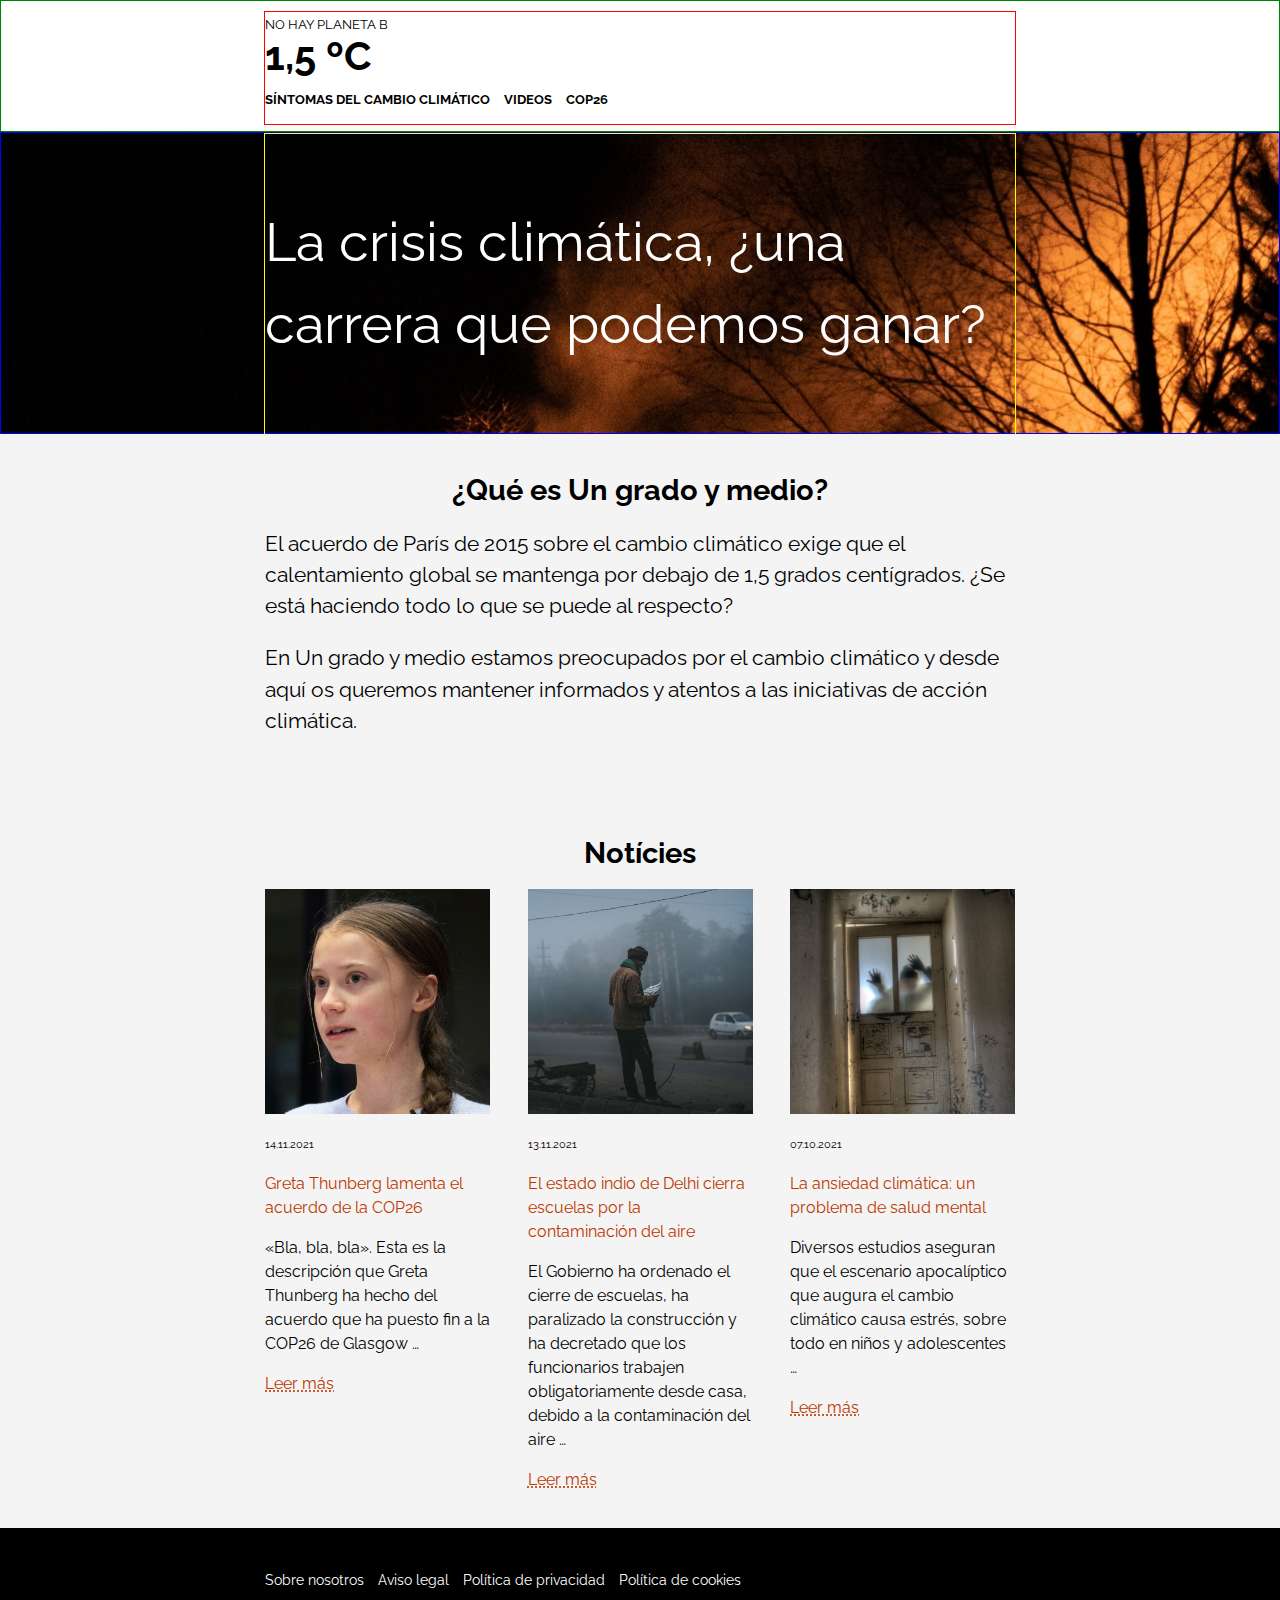
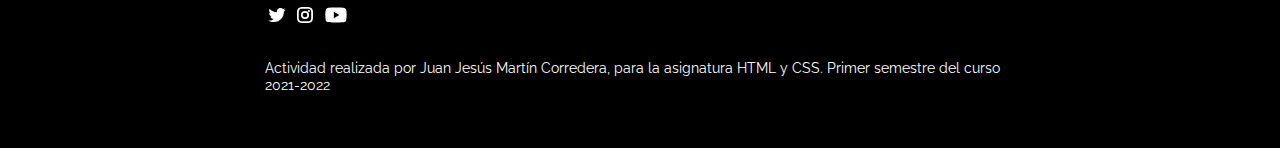
==== index.html @ 1e6c3bfa "INDEX" ====
<!DOCTYPE html>
<!-- This comment line needed for to work on mobile devices -->
<html lang="es">
<head>
    <meta charset="UTF-8">
    <meta name="viewport" content="width=device-width, initial-scale=1.0">
    <title>Un grado y medio</title>
    <link rel="stylesheet" href="css/estilos.css">
    <link rel="preconnect" href="https://fonts.googleapis.com">
    <link rel="preconnect" href="https://fonts.gstatic.com" crossorigin>
    <link href="https://fonts.googleapis.com/css2?family=Raleway:ital,wght@0,400;0,600;0,800;1,400&display=swap"
          rel="stylesheet">
</head>
<body>
<header>
    <div class="content">
        <div class="titulo upper">No hay planeta B</div>
        <div class="sitio"><a href="index.html">1,5 ºC</a></div>
        <nav class="upper">
            <ul>
                <li><a href="sintomas.html">Síntomas del cambio climático</a></li>
                <li><a href="videos.html">Videos</a></li>
                <li><a href="cop26.html">COP26</a></li>
            </ul>
        </nav>
    </div>
</header>
<section class="sectionI1">
    <div class="content">
        <div>La crisis climática, ¿una carrera que podemos ganar?</div>
    </div>
</section>
<main class="indice">
    <h1>¿Qué es Un grado y medio?</h1>
    <section class="sectionI2 content">
        <p> El acuerdo de París de 2015 sobre el cambio climático exige que el calentamiento global se mantenga por
            debajo de 1,5 grados centígrados. ¿Se está haciendo todo lo que se puede al respecto?</p>
        <p>En Un grado y medio estamos preocupados por el cambio climático y desde aquí os queremos mantener informados
            y atentos a las iniciativas de acción climática.</p>
    </section>
    <h1>Notícies</h1>
    <section class="sectionI3 content">
        <div class="noticias">
            <article>
                <figure>
                    <img class="sectionI3Img" src="images/n-greta-thunberg.jpg" alt="Retrato Greta Thunberg">
                    <figcaption>14.11.2021</figcaption>
                </figure>
                <p class="articulo-titulo">
                    <a class="colorContraste " href="#">Greta Thunberg lamenta el acuerdo de la COP26</a></p>
                <p class="artitulo-articulo">«Bla, bla, bla». Esta es la descripción que Greta Thunberg ha hecho del
                    acuerdo
                    que ha puesto fin a la
                    COP26 de Glasgow …</p>
                <p class="artitulo-enlace"><a class="colorContraste" href="">Leer más</a></p>
            </article>
            <article>
                <figure>
                    <img class="sectionI3Img" src="images/n-delhi.jpg" alt="Contaminación en Nueva Delhi">
                    <figcaption>13.11.2021</figcaption>
                </figure>
                <p class="articulo-titulo">
                    <a class="colorContraste " href="#">El estado indio de Delhi cierra escuelas por la contaminación
                        del aire</a></p>
                <p class="artitulo-articulo">El Gobierno ha ordenado el cierre de escuelas, ha paralizado la
                    construcción y ha decretado que los funcionarios trabajen obligatoriamente desde casa, debido a la
                    contaminación del aire …</p>
                <p class="artitulo-enlace"><a class="colorContraste" href="">Leer más</a></p>
            </article>
            <article>
                <figure>
                    <img class="sectionI3Img" src="images/n-estres.jpg"
                         alt="Imagen de persona estresada tras una puerta de cristal">
                    <figcaption>07.10.2021</figcaption>
                </figure>
                <p class="articulo-titulo">
                    <a class="colorContraste " href="#">La ansiedad climática: un problema de salud mental</a></p>
                <p class="artitulo-articulo">Diversos estudios aseguran que el escenario apocalíptico que augura el
                    cambio
                    climático causa estrés, sobre todo en niños y adolescentes …
                </p>
                <p class="artitulo-enlace"><a class="colorContraste" href="">Leer más</a></p>
            </article>
        </div>
    </section>
</main>
<!--<section class="sectionI4">-->
<!--    <h1>Suscríbete a nuestro boletín de noticias</h1>-->
<!--    <div class="content">-->
<!--        <form method="post" name="boletin" id="boletin">-->
<!--            <label for="nombre">-->
<!--                <input class="pad-20-0-10-10" type="text" value="" placeholder="Nombre" id="nombre"-->
<!--                       name="nombre"></label>-->
<!--            <label for="correo"><input class="pad-20-0-10-10" type="text" value="" placeholder="Correo electrónico"-->
<!--                                       id="correo"-->
<!--                                       name="correo"></label>-->
<!--            <p class="lpd">INFORMACIÓN SOBRE PROTECCIÓN DE DATOS DE <span class="bold">Un grado y medio</span>.-->
<!--                <span class="bold">Finalidades:</span> recogida de datos-->
<!--                para el-->
<!--                envío-->
<!--                de información. <span class="bold">Legitimación:</span> Consentimiento del interesado. <span-->
<!--                        class="bold">Destinatarios:</span> No están previstas-->
<!--                cesiones-->
<!--                de datos a terceros, excepto obligación legal. <span class="bold">Derechos:</span> Puede retirar su-->
<!--                consentimiento en-->
<!--                cualquier-->
<!--                momento, así como acceder, rectificar, suprimir sus datos y otros derechos dirigiéndose a-->
<!--                <a href="mailto:info@ungradoymedio.info">info@ungradoymedio.info</a>. <span class="bold">Información Adicional:</span>-->
<!--                Puede ampliar la información en el enlace de-->
<!--                <a href="#">Aviso-->
<!--                    legal</a>-->
<!--                y <a href="#">Política de privacidad</a>.</p>-->
<!--            <label for="privacidad"><input type="checkbox" id="privacidad" name="privacidad"> He leído y acepto-->
<!--                la política de privacidad</label>-->
<!--            <button class="upper">Súscribeme</button>-->
<!--        </form>-->
<!--    </div>-->
<!--</section>-->
<footer>
    <div class="content">
        <div>
            <ul>
                <li><a href="#">Sobre nosotros</a></li>
                <li><a href="#">Aviso legal</a></li>
                <li><a href="#">Política de privacidad</a></li>
                <li><a href="#">Política de cookies</a></li>
            </ul>
        </div>
        <div class="redes">
            <p><a href="#" title="Ir a Twitter"><img src="images/twitter.svg" alt="Enlace a Twitter"></a>
                <a href="#" title="Ir a Instagram"><img src="images/instagram.svg" alt="Enlace a Instagram"></a>
                <a href="#" title="Ir a Youtube"><img src="images/youtube.svg" alt="Enlace a Youtube"></a></p>
        </div>
        <div>
            <p> Actividad realizada por Juan Jesús Martín Corredera, para la asignatura HTML y CSS. Primer semestre
                del curso 2021-2022</p>
        </div>

    </div>
</footer>
</body>
</html>
---- css/estilos.css ----
html, body {
    padding: 0;
    margin: 0 auto;
    font-family: 'Raleway', sans-serif;
}

body {
    display: flex;
    flex-direction: column;
}

/***************************************************** CABECERA********************************************************/
header {
    height: 130px;
    border: 1px solid green;
}

header > div.content {
    margin-top: 10px;
    display: flex;
    justify-content: left;
    flex-direction: column;
    border: 1px solid red;
}

header > div.content > div.sitio {
    font-size: 2.5em;
    font-weight: bold;
    margin-bottom: 10px;
}

header > div.content > div.sitio a {
    text-decoration: none;
    color: rgb(0, 0, 0);
}

header > div.content > div.titulo {
    font-size: .8em;
    margin-top: 5px;
}

/***************************************************** NAVEGACION  ******************************************************/
header > div.content > nav > ul {
    margin-top: 0;
    margin-left: 0;
    list-style: none;
}

header > div.content > nav a:link,
header > div.content > nav a:visited {
    color: rgb(0, 0, 0);
    text-decoration: none;
}

header > div.content > nav a:hover {
    color: rgba(0, 0, 0, 0.5);
}

header > div.content > nav a.activo {
    color: rgb(189, 55, 0)
}

header > div.content > nav > ul {
    padding-left: 0;
}

header > div.content > nav > ul > li {
    display: inline-block;
    margin-right: 10px;
    font-weight: bold;
    font-size: .8em;
}

/***************************************************** PRINCIPAL ******************************************************/
main {
    flex: auto;
    background-color: rgb(244, 244, 244);
}

/***************************************************** FOOTER *********************************************************/
footer {
    height: 200px;
}
/***************************************************** COMUN **********************************************************/
.content {
    margin: 0 auto;
    max-width: 750px;
}
.upper {
    text-transform: uppercase;
}
.pad-20-0-10-0 {
    padding: 10px 0 10px 0;
}
.pad-20-0-10-10 {
    padding: 10px 0 10px 10px;
}
.colorContraste {
    color: rgb(189, 55, 0);
}

.bold {
    font-weight: bold;
}

/***************************************************** INDEX ***********************************************************/
h1 {
    text-align: center;
    font-size: 1.8rem;
}

main.indice {
    padding-top: 20px;
}

section.sectionI1 {
    height: 300px;
    background-image: url("../images/bg-hero-home.jpg");
    background-repeat: no-repeat;
    background-size: 100%;
    background-position: top right;
    color: white;
    border: 1px solid blue;
}

section.sectionI1 > div.content {
    height: 300px;
    display:flex;
    justify-content: center;
    align-items: center;
    font-size: 3.4em;
    line-height: 1.5em;
    border: 1px solid yellow;
}

section.sectionI2 {
    font-size: 1.3em;
    line-height: 1.5em;
    margin-bottom: 100px;
}

section.sectionI3 {
    line-height: 1.5em;
    margin-bottom: 20px;
}

section.sectionI3 > div.noticias > article > p.artitulo-enlace > a {
    text-decoration-style: dotted;
    text-underline-offset: 1px;
}

section.sectionI3 > div.noticias > article > p.artitulo-enlace > a:hover {
    color: rgb(0, 0, 0);
}

section.sectionI3 > div.noticias > article > p.articulo-titulo > a {
    text-decoration: none;
}

section.sectionI3 > div.noticias > article > p.articulo-titulo > a:hover {
    color: rgb(0, 0, 0);
}

section.sectionI3 > div.noticias {
    display: flex;
    flex-direction: row;
}

section.sectionI3 > div.noticias > article {
    width: 30%;
}

section.sectionI3 > div.noticias > article > figure > img.sectionI3Img {
    max-width: 100%;
    height: auto;
}
section.sectionI3 > div.noticias {
    display: flex;
    justify-content: space-between;
}
section.sectionI3 > div.noticias > article > figure {
    margin: 0;
    font-size: .7em;
}
section.sectionI3 > div.noticias > article > figure > figcaption {
    margin-top: 10px;
}
section.sectionI3 > div.noticias > article > div.artitulo-titulo {
    font-size: .9em;
    font-weight: bolder;
}
section.sectionI3 > div.noticias > article > div.artitulo-articulo {
    font-size: .8em;
    line-height: 1.5em;
}
section.sectionI3 > div.noticias > article > div.artitulo-enlace {
    font-size: .7em;
}

section.sectionI4 {
    background-color: rgb(242, 232, 228);
}
section.sectionI4 > div.content {
    display: flex;
    flex-direction: column;
    width: 80%;
}

section.sectionI4 > div.content > form {
    display: flex;
    flex-direction: column;
}

section.sectionI4 > div.content > form a {
    color: rgb(189, 55, 0);
    text-decoration: none;
}

section.sectionI4 > div.content > form a:hover {
    color: rgb(0, 0, 0);
}

section.sectionI4 > div.content > form {
    font-size: .5em;
    line-height: 1.3em;
}

section.sectionI4 > div.content > form input[type=checkbox] {
    margin-left: 0;
    color: green;
    transform: scale(.8);
}

section.sectionI4 > div.content > form input[type=text] {
    margin-bottom: 10px;
    width: 400px;
}
section.sectionI4 > div.content > form label {
    display: flex;
    align-items: center
}

section.sectionI4 > div.content > form button {
    color: rgb(255, 255, 255);
    background-color: rgb(189, 55, 0);
    width: 150px;
    padding: 10px;
    border: 0;
    margin: 10px 0 40px 0;
}

section.sectionI4 > div.content > form button:hover {
    color: rgb(255, 255, 255);
    background-color: rgb(0, 0, 0);
}

/***************************************************** FOOTER *********************************************************/
footer {
    height: 220px;
    background-color: rgb(0, 0, 0);
    color: rgb(255, 255, 255);
    display: flex;
}

footer > div.content {
    display: flex;
    flex-direction: column;
    justify-content: center;

}

footer > div.content > div.redes > p > a,
footer > div.content > div.redes > p > a:link,
footer > div.content > div.redes > p > a:visited {
    color: rgb(255, 255, 255);
    text-decoration: none;
}

footer > div.content > div.redes > p > a:hover {
    opacity: 0.7;
}

footer > div.content > div > ul {
    margin: 0;
    padding-left: 0;
    list-style: none;
    color: rgb(255, 255, 255);

}

footer > div.content > div > ul > li > a:link,
footer > div.content > div > ul > li > a:visited,
footer > div.content > div > ul > li > a {
    color: rgb(255, 255, 255);
    text-decoration: none;
}

footer > div.content > div > ul > li > a:hover {
    color: rgb(198, 55, 0);
}

footer > div.content > div > ul > li,
footer > div.content > div > p {
    display: inline-block;
    margin-right: 10px;
    font-size: .9em;
}

/***************************************************** COMUN RESPONSIVE*************************************************/
@media (max-width: 375px) {
/*@media (max-width: 500px) {*/

    header {
        height: 185px;
    }

    header > div.content {
        margin-top: 10px;
        display: flex;
        flex-direction: column;
        justify-content: center;
        text-align: center;
    }

    header > div.content > nav > ul > li {
        display: block;
        font-weight: bold;
        font-size: 1em;
        line-height: 1.5em;
    }

    footer {
        padding: 50px;
    }

    footer > div.content > div > ul > li,
    footer div.content > div > p {
        display: block;
        text-align: center;
        font-size: .9em;
    }

    section.sectionI1 {
        background-size: 120%;
    }

    section.sectionI1 > div.content {
        display: flex;
        height: 300px;
        justify-content: left;
        font-size: 2em;
        line-height: 1em;
    }

    section.sectionI1 > div.content > div {
        width: 80%;
        margin-left: 15px;
    }
    h1 {
        font-size: 3vh;
    }
    main {
        padding: 0 10px 0 10px;
    }
/***************************************************** INDEX RESPONSIVE ***********************************************/
    section.sectionI3 > div.noticias {
        flex-direction: column;
    }
    section.sectionI3 > div.noticias > article {
        width: 100%;
        font-size: 1.5em;
    }
    section.sectionI3 > div.noticias > article > figure > figcaption {
        margin-top: 10px;
    }
    section.sectionI3 > div.noticias > article > div.artitulo-titulo {
        font-weight: bolder;
    }
    section.sectionI3 > div.noticias > article > div.artitulo-articulo {
        line-height: 1.5em;
    }
    section.sectionI3 > div.noticias > article > div.artitulo-enlace {
        font-size: .7em;
    }
    /*section.sectionI3 > div.noticias > article > div.sectionI4 > .content {*/
    /*    display: flex;*/
    /*    flex-direction: column;*/
    /*    width: 80%;*/
    /*}*/
/***************************************************** SINTOMA RESPONSIVE *********************************************/

/***************************************************** VIDEO RESPONSIVE ***********************************************/

/***************************************************** COP25 RESPONSIVE ***********************************************/
}
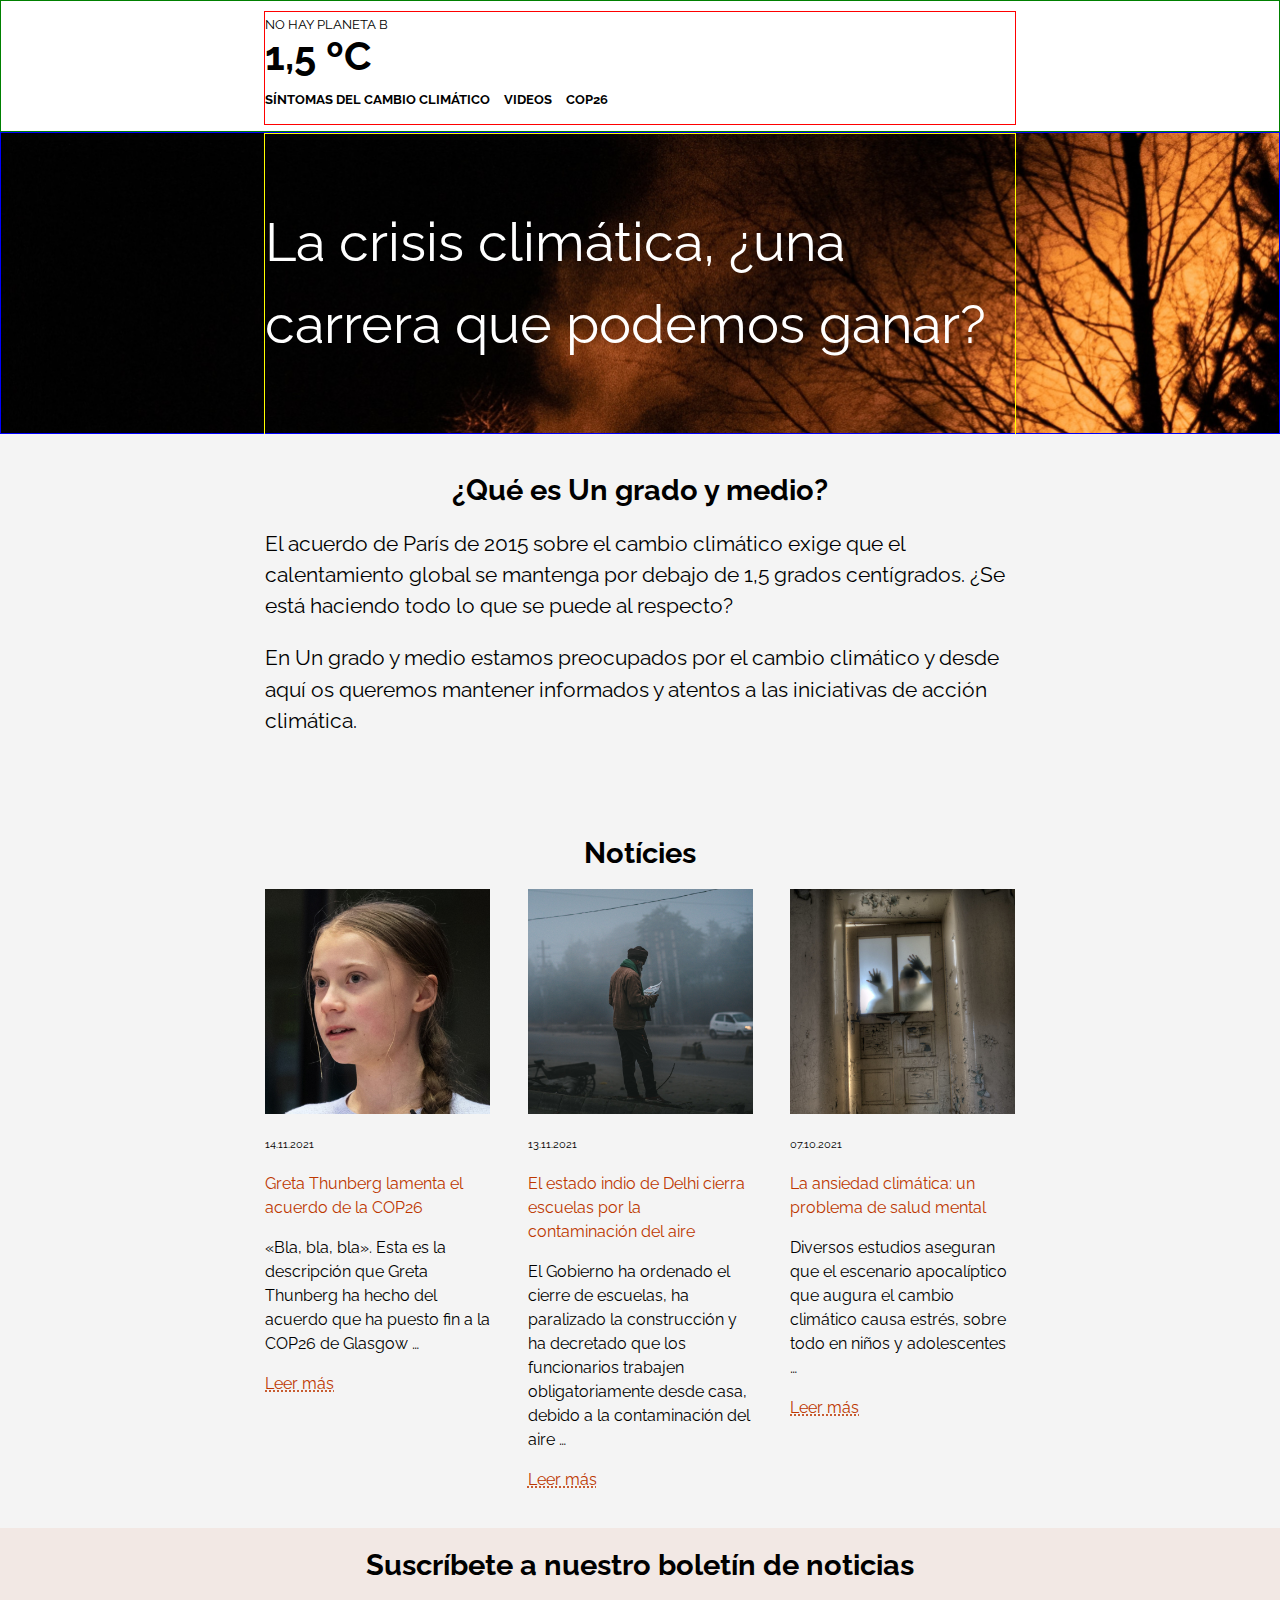
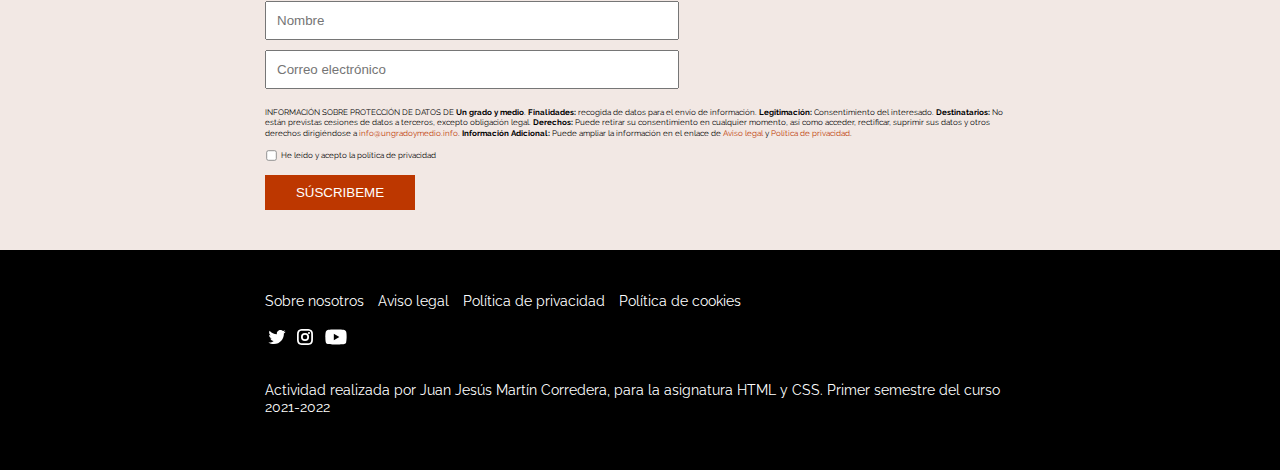
==== commit 7992e6a4: "INDEX" ====
--- a/index.html
+++ b/index.html
@@ -84,38 +84,38 @@
         </div>
     </section>
 </main>
-<!--<section class="sectionI4">-->
-<!--    <h1>Suscríbete a nuestro boletín de noticias</h1>-->
-<!--    <div class="content">-->
-<!--        <form method="post" name="boletin" id="boletin">-->
-<!--            <label for="nombre">-->
-<!--                <input class="pad-20-0-10-10" type="text" value="" placeholder="Nombre" id="nombre"-->
-<!--                       name="nombre"></label>-->
-<!--            <label for="correo"><input class="pad-20-0-10-10" type="text" value="" placeholder="Correo electrónico"-->
-<!--                                       id="correo"-->
-<!--                                       name="correo"></label>-->
-<!--            <p class="lpd">INFORMACIÓN SOBRE PROTECCIÓN DE DATOS DE <span class="bold">Un grado y medio</span>.-->
-<!--                <span class="bold">Finalidades:</span> recogida de datos-->
-<!--                para el-->
-<!--                envío-->
-<!--                de información. <span class="bold">Legitimación:</span> Consentimiento del interesado. <span-->
-<!--                        class="bold">Destinatarios:</span> No están previstas-->
-<!--                cesiones-->
-<!--                de datos a terceros, excepto obligación legal. <span class="bold">Derechos:</span> Puede retirar su-->
-<!--                consentimiento en-->
-<!--                cualquier-->
-<!--                momento, así como acceder, rectificar, suprimir sus datos y otros derechos dirigiéndose a-->
-<!--                <a href="mailto:info@ungradoymedio.info">info@ungradoymedio.info</a>. <span class="bold">Información Adicional:</span>-->
-<!--                Puede ampliar la información en el enlace de-->
-<!--                <a href="#">Aviso-->
-<!--                    legal</a>-->
-<!--                y <a href="#">Política de privacidad</a>.</p>-->
-<!--            <label for="privacidad"><input type="checkbox" id="privacidad" name="privacidad"> He leído y acepto-->
-<!--                la política de privacidad</label>-->
-<!--            <button class="upper">Súscribeme</button>-->
-<!--        </form>-->
-<!--    </div>-->
-<!--</section>-->
+<section class="sectionI4">
+    <h1>Suscríbete a nuestro boletín de noticias</h1>
+    <div class="content">
+        <form method="post" name="boletin" id="boletin">
+            <label for="nombre">
+                <input class="pad-20-0-10-10" type="text" value="" placeholder="Nombre" id="nombre"
+                       name="nombre"></label>
+            <label for="correo"><input class="pad-20-0-10-10" type="text" value="" placeholder="Correo electrónico"
+                                       id="correo"
+                                       name="correo"></label>
+            <p class="lpd">INFORMACIÓN SOBRE PROTECCIÓN DE DATOS DE <span class="bold">Un grado y medio</span>.
+                <span class="bold">Finalidades:</span> recogida de datos
+                para el
+                envío
+                de información. <span class="bold">Legitimación:</span> Consentimiento del interesado. <span
+                        class="bold">Destinatarios:</span> No están previstas
+                cesiones
+                de datos a terceros, excepto obligación legal. <span class="bold">Derechos:</span> Puede retirar su
+                consentimiento en
+                cualquier
+                momento, así como acceder, rectificar, suprimir sus datos y otros derechos dirigiéndose a
+                <a href="mailto:info@ungradoymedio.info">info@ungradoymedio.info</a>. <span class="bold">Información Adicional:</span>
+                Puede ampliar la información en el enlace de
+                <a href="#">Aviso
+                    legal</a>
+                y <a href="#">Política de privacidad</a>.</p>
+            <label for="privacidad"><input type="checkbox" id="privacidad" name="privacidad"> He leído y acepto
+                la política de privacidad</label>
+            <button class="upper">Súscribeme</button>
+        </form>
+    </div>
+</section>
 <footer>
     <div class="content">
         <div>
--- a/css/estilos.css
+++ b/css/estilos.css
@@ -382,12 +382,68 @@
     section.sectionI3 > div.noticias > article > div.artitulo-enlace {
         font-size: .7em;
     }
-    /*section.sectionI3 > div.noticias > article > div.sectionI4 > .content {*/
-    /*    display: flex;*/
-    /*    flex-direction: column;*/
-    /*    width: 80%;*/
-    /*}*/
-/***************************************************** SINTOMA RESPONSIVE *********************************************/
+
+
+
+    section.sectionI4 {
+        background-color: rgb(242, 232, 228);
+    }
+    section.sectionI4 > div.content {
+        display: flex;
+        flex-direction: column;
+        width: 80%;
+    }
+
+    section.sectionI4 > div.content > form {
+        display: flex;
+        flex-direction: column;
+    }
+
+    section.sectionI4 > div.content > form a {
+        color: rgb(189, 55, 0);
+        text-decoration: none;
+    }
+
+    section.sectionI4 > div.content > form a:hover {
+        color: rgb(0, 0, 0);
+    }
+
+    section.sectionI4 > div.content > form {
+        font-size: .5em;
+        line-height: 1.3em;
+    }
+
+    section.sectionI4 > div.content > form input[type=checkbox] {
+        margin-left: 0;
+        color: green;
+        transform: scale(.8);
+    }
+
+    section.sectionI4 > div.content > form input[type=text] {
+        margin-bottom: 10px;
+        width: 400px;
+    }
+    section.sectionI4 > div.content > form label {
+        display: flex;
+        align-items: center
+    }
+
+    section.sectionI4 > div.content > form button {
+        color: rgb(255, 255, 255);
+        background-color: rgb(189, 55, 0);
+        width: 150px;
+        padding: 10px;
+        border: 0;
+        margin: 10px 0 40px 0;
+    }
+
+    section.sectionI4 > div.content > form button:hover {
+        color: rgb(255, 255, 255);
+        background-color: rgb(0, 0, 0);
+    }
+
+
+    /***************************************************** SINTOMA RESPONSIVE *********************************************/
 
 /***************************************************** VIDEO RESPONSIVE ***********************************************/
 
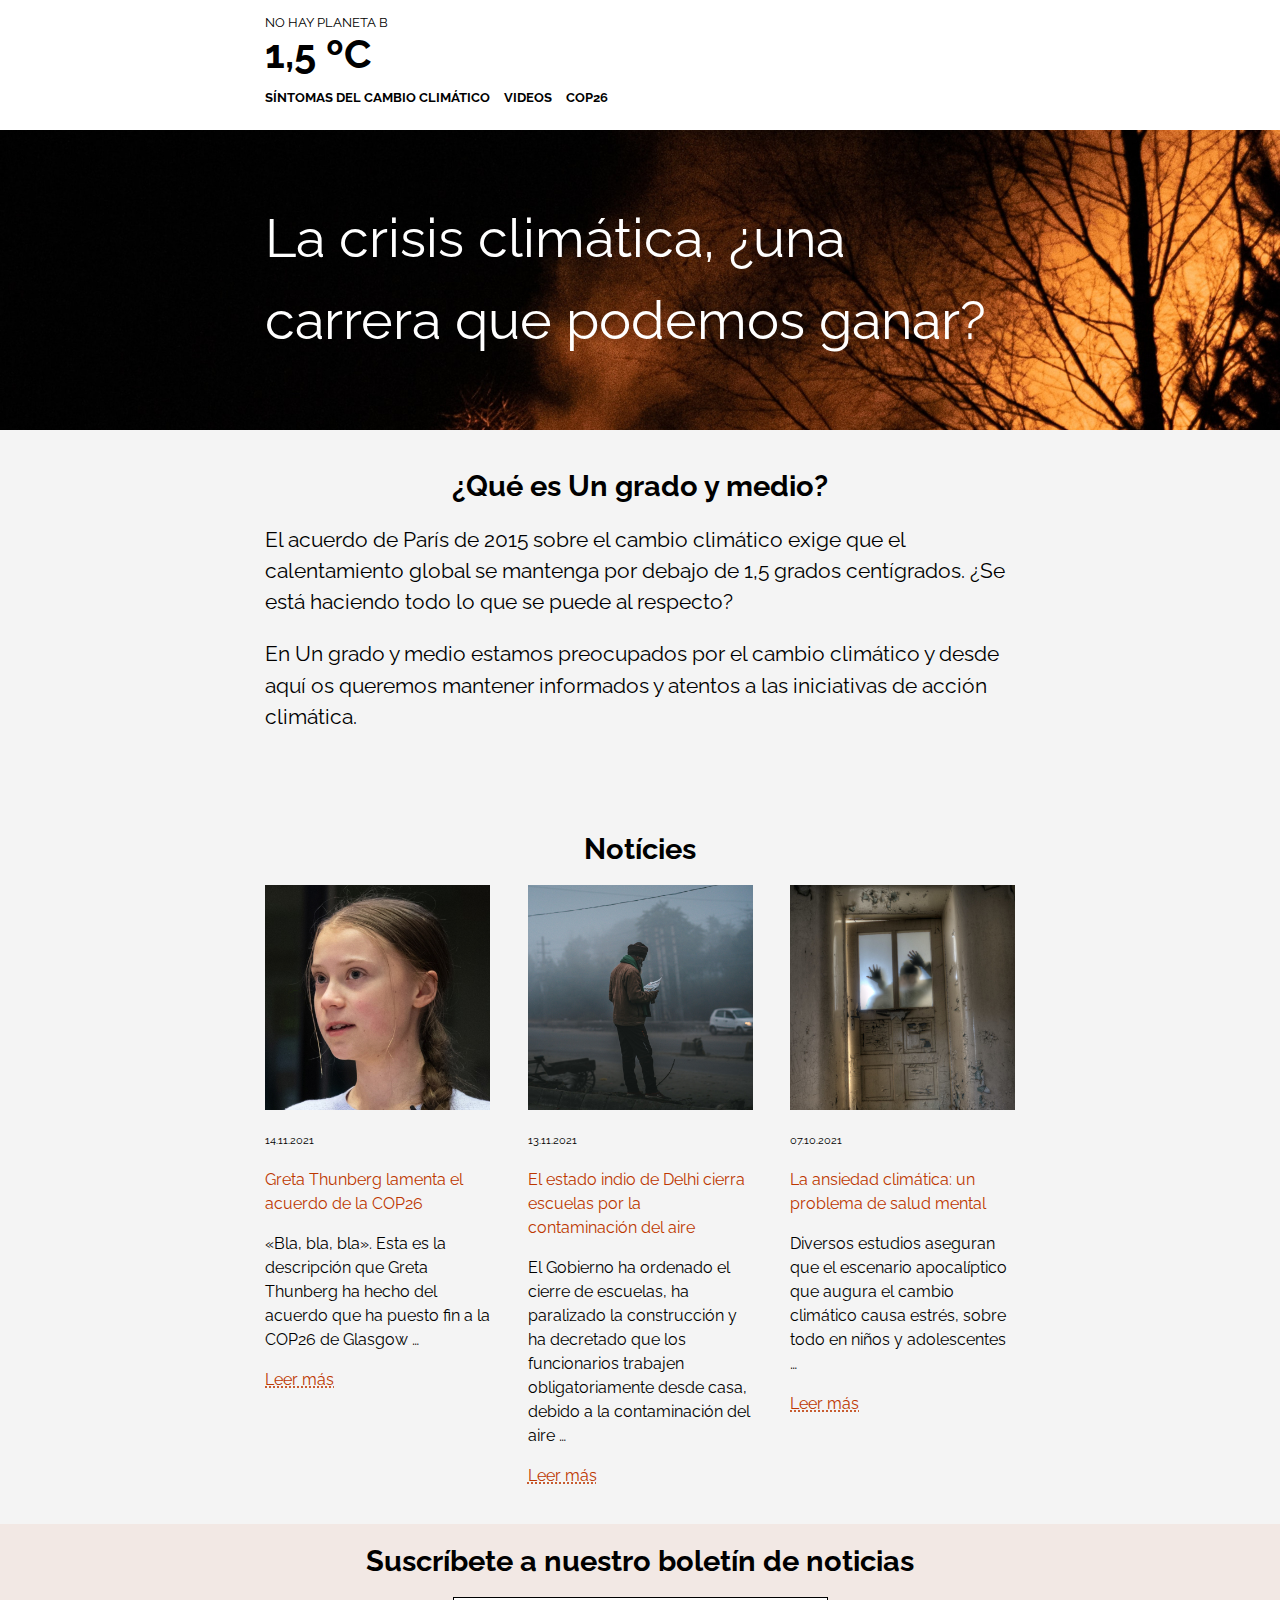
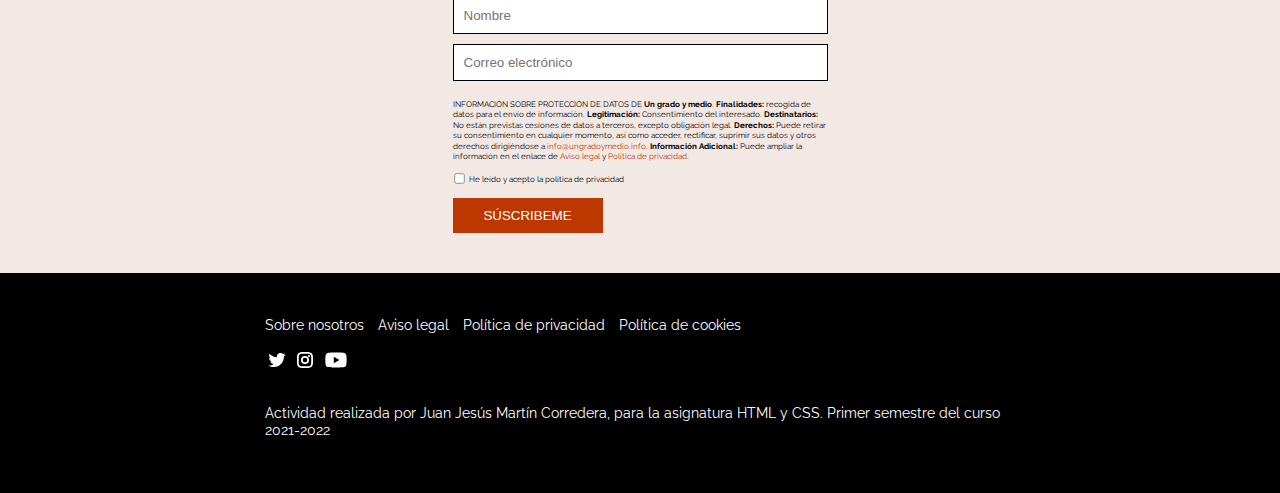
==== commit 6dc828a6: "INDEX definitivo" ====
--- a/index.html
+++ b/index.html
@@ -85,8 +85,9 @@
     </section>
 </main>
 <section class="sectionI4">
-    <h1>Suscríbete a nuestro boletín de noticias</h1>
+
     <div class="content">
+        <h1>Suscríbete a nuestro boletín de noticias</h1>
         <form method="post" name="boletin" id="boletin">
             <label for="nombre">
                 <input class="pad-20-0-10-10" type="text" value="" placeholder="Nombre" id="nombre"
--- a/css/estilos.css
+++ b/css/estilos.css
@@ -3,7 +3,6 @@
     margin: 0 auto;
     font-family: 'Raleway', sans-serif;
 }
-
 body {
     display: flex;
     flex-direction: column;
@@ -12,28 +11,24 @@
 /***************************************************** CABECERA********************************************************/
 header {
     height: 130px;
-    border: 1px solid green;
-}
-
+    /*border: 1px solid green;*/
+}
 header > div.content {
     margin-top: 10px;
     display: flex;
     justify-content: left;
     flex-direction: column;
-    border: 1px solid red;
-}
-
+    /*border: 1px solid red;*/
+}
 header > div.content > div.sitio {
     font-size: 2.5em;
     font-weight: bold;
     margin-bottom: 10px;
 }
-
 header > div.content > div.sitio a {
     text-decoration: none;
     color: rgb(0, 0, 0);
 }
-
 header > div.content > div.titulo {
     font-size: .8em;
     margin-top: 5px;
@@ -45,25 +40,20 @@
     margin-left: 0;
     list-style: none;
 }
-
 header > div.content > nav a:link,
 header > div.content > nav a:visited {
     color: rgb(0, 0, 0);
     text-decoration: none;
 }
-
 header > div.content > nav a:hover {
     color: rgba(0, 0, 0, 0.5);
 }
-
 header > div.content > nav a.activo {
     color: rgb(189, 55, 0)
 }
-
 header > div.content > nav > ul {
     padding-left: 0;
 }
-
 header > div.content > nav > ul > li {
     display: inline-block;
     margin-right: 10px;
@@ -98,7 +88,6 @@
 .colorContraste {
     color: rgb(189, 55, 0);
 }
-
 .bold {
     font-weight: bold;
 }
@@ -108,11 +97,9 @@
     text-align: center;
     font-size: 1.8rem;
 }
-
 main.indice {
     padding-top: 20px;
 }
-
 section.sectionI1 {
     height: 300px;
     background-image: url("../images/bg-hero-home.jpg");
@@ -120,9 +107,7 @@
     background-size: 100%;
     background-position: top right;
     color: white;
-    border: 1px solid blue;
-}
-
+}
 section.sectionI1 > div.content {
     height: 300px;
     display:flex;
@@ -130,46 +115,36 @@
     align-items: center;
     font-size: 3.4em;
     line-height: 1.5em;
-    border: 1px solid yellow;
-}
-
+}
 section.sectionI2 {
     font-size: 1.3em;
     line-height: 1.5em;
     margin-bottom: 100px;
 }
-
 section.sectionI3 {
     line-height: 1.5em;
     margin-bottom: 20px;
 }
-
 section.sectionI3 > div.noticias > article > p.artitulo-enlace > a {
     text-decoration-style: dotted;
     text-underline-offset: 1px;
 }
-
 section.sectionI3 > div.noticias > article > p.artitulo-enlace > a:hover {
     color: rgb(0, 0, 0);
 }
-
 section.sectionI3 > div.noticias > article > p.articulo-titulo > a {
     text-decoration: none;
 }
-
 section.sectionI3 > div.noticias > article > p.articulo-titulo > a:hover {
     color: rgb(0, 0, 0);
 }
-
 section.sectionI3 > div.noticias {
     display: flex;
     flex-direction: row;
 }
-
 section.sectionI3 > div.noticias > article {
     width: 30%;
 }
-
 section.sectionI3 > div.noticias > article > figure > img.sectionI3Img {
     max-width: 100%;
     height: auto;
@@ -196,59 +171,56 @@
 section.sectionI3 > div.noticias > article > div.artitulo-enlace {
     font-size: .7em;
 }
-
 section.sectionI4 {
     background-color: rgb(242, 232, 228);
 }
 section.sectionI4 > div.content {
     display: flex;
     flex-direction: column;
+    justify-content: center;
+    align-items: center;
+    /*border:1px solid red;*/
+}
+section.sectionI4 > div.content > form {
+    /*border: 1px solid green;*/
     width: 80%;
 }
-
-section.sectionI4 > div.content > form {
-    display: flex;
-    flex-direction: column;
-}
-
 section.sectionI4 > div.content > form a {
     color: rgb(189, 55, 0);
     text-decoration: none;
 }
-
 section.sectionI4 > div.content > form a:hover {
     color: rgb(0, 0, 0);
 }
-
 section.sectionI4 > div.content > form {
+    display: flex;
+    flex-direction: column;
     font-size: .5em;
     line-height: 1.3em;
-}
-
+    width: 50%;
+}
 section.sectionI4 > div.content > form input[type=checkbox] {
     margin-left: 0;
     color: green;
     transform: scale(.8);
 }
-
 section.sectionI4 > div.content > form input[type=text] {
     margin-bottom: 10px;
-    width: 400px;
+    width: 100%;
+    border: 1px solid black;
 }
 section.sectionI4 > div.content > form label {
     display: flex;
     align-items: center
 }
-
 section.sectionI4 > div.content > form button {
     color: rgb(255, 255, 255);
     background-color: rgb(189, 55, 0);
     width: 150px;
-    padding: 10px;
+    padding: 10px 0px 10px 0px;
     border: 0;
     margin: 10px 0 40px 0;
 }
-
 section.sectionI4 > div.content > form button:hover {
     color: rgb(255, 255, 255);
     background-color: rgb(0, 0, 0);
@@ -261,25 +233,21 @@
     color: rgb(255, 255, 255);
     display: flex;
 }
-
 footer > div.content {
     display: flex;
     flex-direction: column;
     justify-content: center;
 
 }
-
 footer > div.content > div.redes > p > a,
 footer > div.content > div.redes > p > a:link,
 footer > div.content > div.redes > p > a:visited {
     color: rgb(255, 255, 255);
     text-decoration: none;
 }
-
 footer > div.content > div.redes > p > a:hover {
     opacity: 0.7;
 }
-
 footer > div.content > div > ul {
     margin: 0;
     padding-left: 0;
@@ -287,18 +255,15 @@
     color: rgb(255, 255, 255);
 
 }
-
 footer > div.content > div > ul > li > a:link,
 footer > div.content > div > ul > li > a:visited,
 footer > div.content > div > ul > li > a {
     color: rgb(255, 255, 255);
     text-decoration: none;
 }
-
 footer > div.content > div > ul > li > a:hover {
     color: rgb(198, 55, 0);
 }
-
 footer > div.content > div > ul > li,
 footer > div.content > div > p {
     display: inline-block;
@@ -313,7 +278,6 @@
     header {
         height: 185px;
     }
-
     header > div.content {
         margin-top: 10px;
         display: flex;
@@ -321,48 +285,46 @@
         justify-content: center;
         text-align: center;
     }
-
     header > div.content > nav > ul > li {
         display: block;
         font-weight: bold;
         font-size: 1em;
         line-height: 1.5em;
     }
-
     footer {
         padding: 50px;
     }
-
     footer > div.content > div > ul > li,
-    footer div.content > div > p {
+    footer > div.content > div > p {
         display: block;
         text-align: center;
         font-size: .9em;
     }
+    h1 {
+        font-size: 3vh;
+    }
+    main {
+        padding: 0 10px 0 10px;
+    }
+/***************************************************** INDEX RESPONSIVE ***********************************************/
 
     section.sectionI1 {
-        background-size: 120%;
-    }
-
+        height: 300px;
+        background-size: 200%;
+        background-position: top right;
+    }
     section.sectionI1 > div.content {
         display: flex;
-        height: 300px;
         justify-content: left;
-        font-size: 2em;
-        line-height: 1em;
-    }
-
+        align-items: center;
+        font-size: 1.9em;
+        line-height: 1.7em;
+    }
     section.sectionI1 > div.content > div {
         width: 80%;
         margin-left: 15px;
     }
-    h1 {
-        font-size: 3vh;
-    }
-    main {
-        padding: 0 10px 0 10px;
-    }
-/***************************************************** INDEX RESPONSIVE ***********************************************/
+
     section.sectionI3 > div.noticias {
         flex-direction: column;
     }
@@ -383,67 +345,49 @@
         font-size: .7em;
     }
 
-
-
-    section.sectionI4 {
-        background-color: rgb(242, 232, 228);
-    }
-    section.sectionI4 > div.content {
-        display: flex;
-        flex-direction: column;
-        width: 80%;
-    }
-
+    section.sectionI4 > div.content >  h1 {
+        width: 82%;
+    }
     section.sectionI4 > div.content > form {
         display: flex;
         flex-direction: column;
-    }
-
+        font-size: .5em;
+        line-height: 1.3em;
+        width: 82%;
+    }
     section.sectionI4 > div.content > form a {
         color: rgb(189, 55, 0);
         text-decoration: none;
     }
-
     section.sectionI4 > div.content > form a:hover {
         color: rgb(0, 0, 0);
     }
-
-    section.sectionI4 > div.content > form {
-        font-size: .5em;
-        line-height: 1.3em;
-    }
-
     section.sectionI4 > div.content > form input[type=checkbox] {
         margin-left: 0;
-        color: green;
         transform: scale(.8);
     }
-
     section.sectionI4 > div.content > form input[type=text] {
         margin-bottom: 10px;
-        width: 400px;
+        width: 100%;
     }
     section.sectionI4 > div.content > form label {
         display: flex;
         align-items: center
     }
-
     section.sectionI4 > div.content > form button {
         color: rgb(255, 255, 255);
         background-color: rgb(189, 55, 0);
-        width: 150px;
-        padding: 10px;
+        width: 125px;
+        padding: 15px;
         border: 0;
         margin: 10px 0 40px 0;
     }
-
     section.sectionI4 > div.content > form button:hover {
         color: rgb(255, 255, 255);
         background-color: rgb(0, 0, 0);
     }
 
-
-    /***************************************************** SINTOMA RESPONSIVE *********************************************/
+/***************************************************** SINTOMA RESPONSIVE *********************************************/
 
 /***************************************************** VIDEO RESPONSIVE ***********************************************/
 
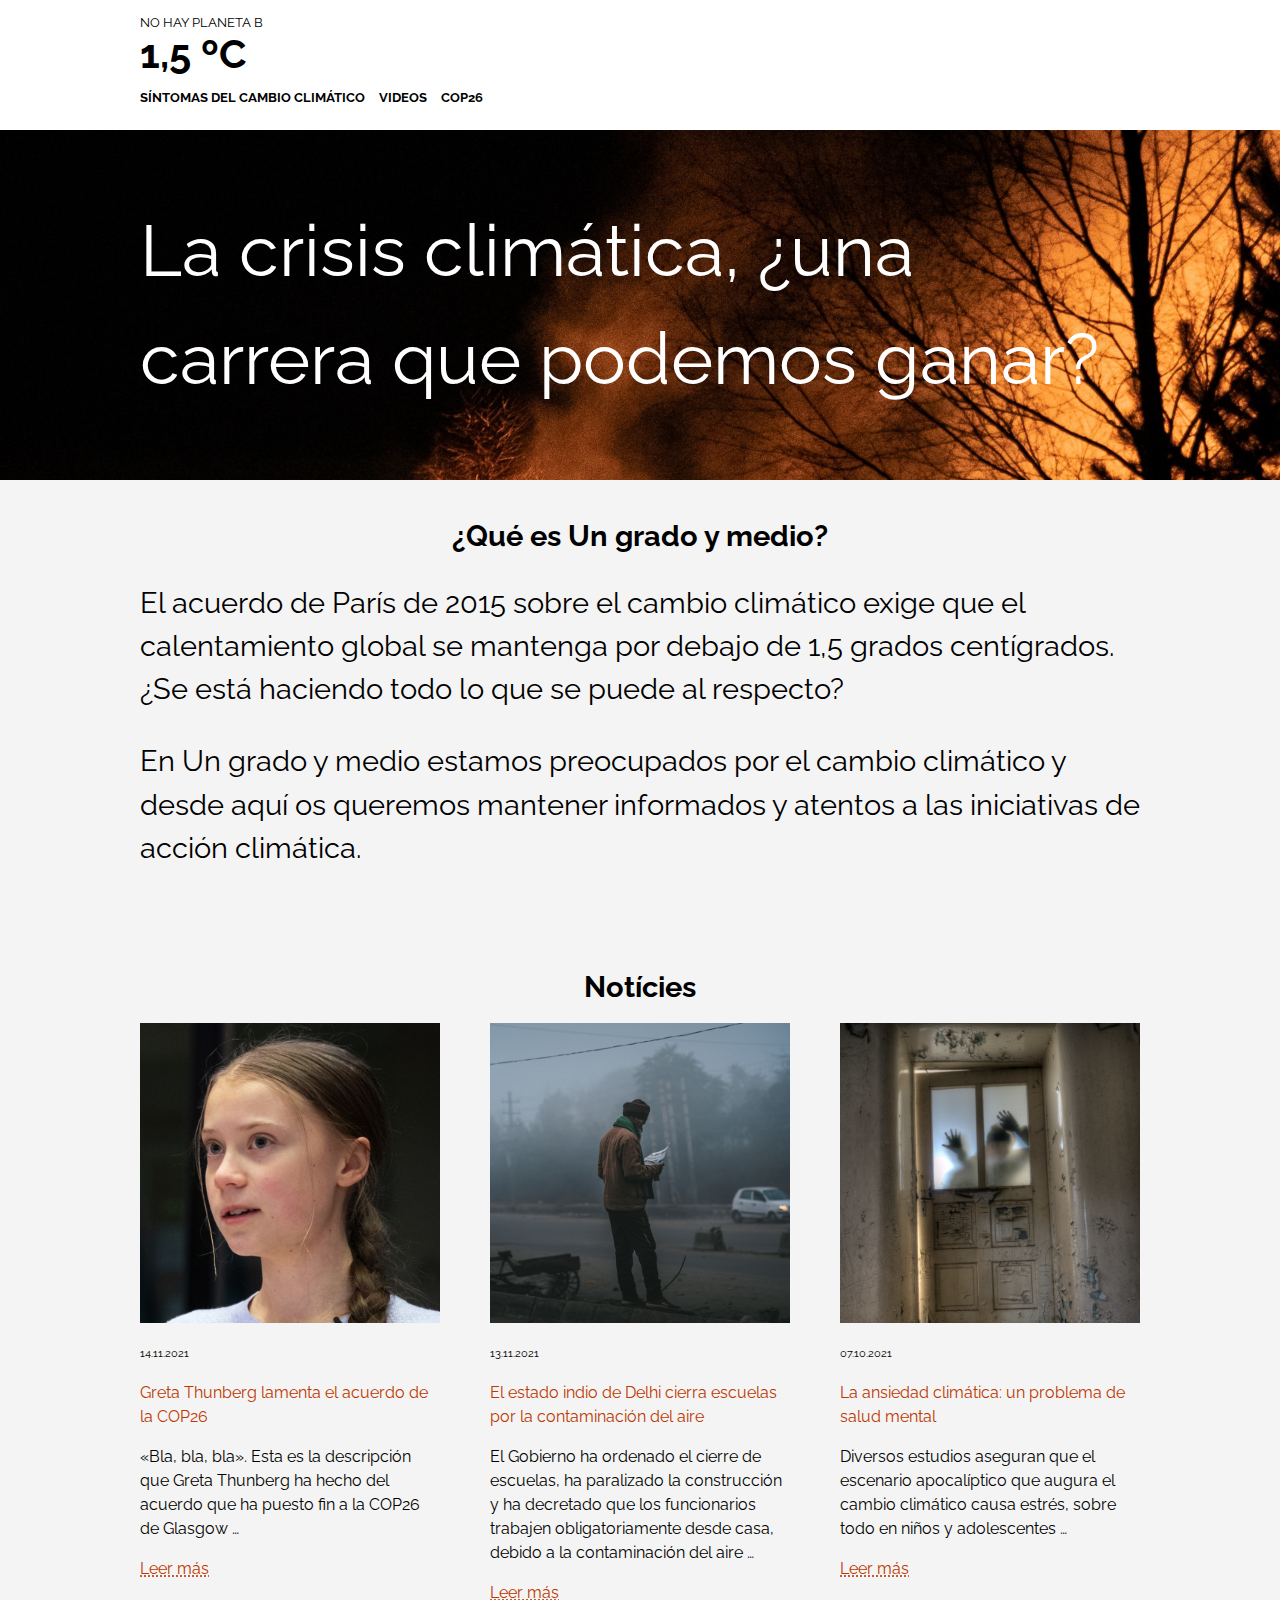
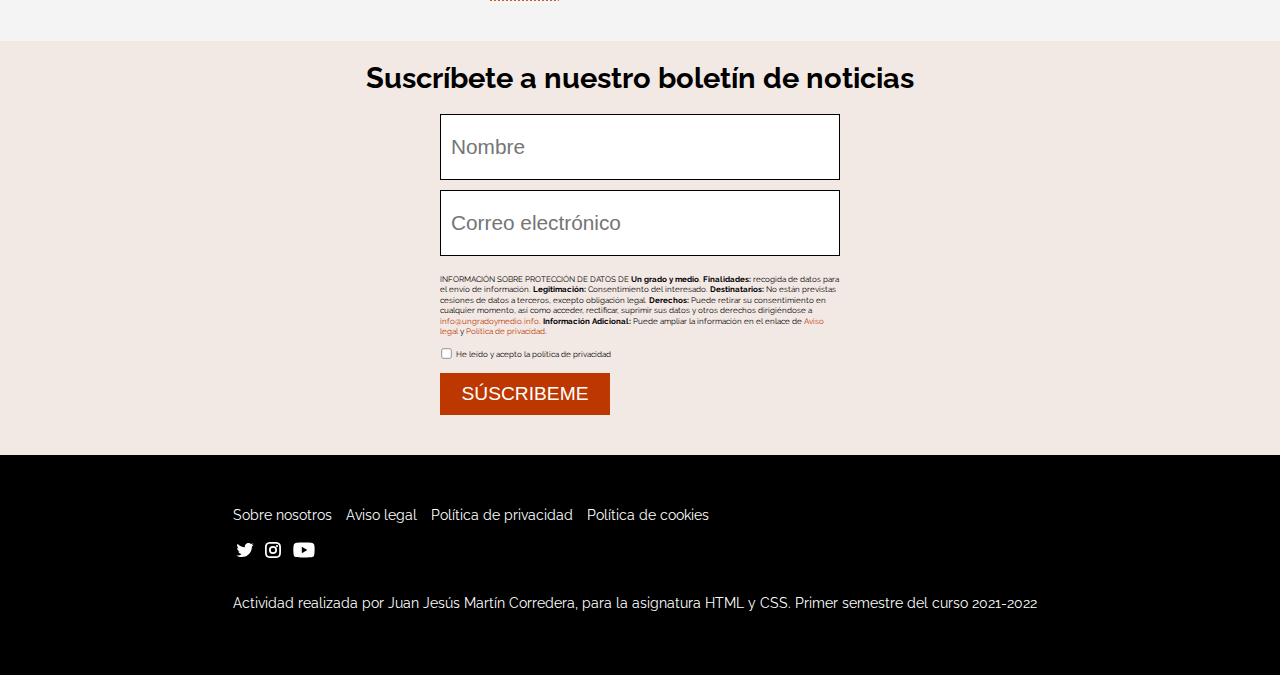
==== commit 4aaaca4b: "definitivo index" ====
--- a/index.html
+++ b/index.html
@@ -90,9 +90,9 @@
         <h1>Suscríbete a nuestro boletín de noticias</h1>
         <form method="post" name="boletin" id="boletin">
             <label for="nombre">
-                <input class="pad-20-0-10-10" type="text" value="" placeholder="Nombre" id="nombre"
+                <input class="pad-20-0-20-10" type="text" value="" placeholder="Nombre" id="nombre"
                        name="nombre"></label>
-            <label for="correo"><input class="pad-20-0-10-10" type="text" value="" placeholder="Correo electrónico"
+            <label for="correo"><input class="pad-20-0-20-10" type="text" value="" placeholder="Correo electrónico"
                                        id="correo"
                                        name="correo"></label>
             <p class="lpd">INFORMACIÓN SOBRE PROTECCIÓN DE DATOS DE <span class="bold">Un grado y medio</span>.
@@ -111,7 +111,7 @@
                 <a href="#">Aviso
                     legal</a>
                 y <a href="#">Política de privacidad</a>.</p>
-            <label for="privacidad"><input type="checkbox" id="privacidad" name="privacidad"> He leído y acepto
+            <label class="privacidad" for="privacidad"><input type="checkbox" id="privacidad" name="privacidad"> He leído y acepto
                 la política de privacidad</label>
             <button class="upper">Súscribeme</button>
         </form>
--- a/css/estilos.css
+++ b/css/estilos.css
@@ -2,6 +2,7 @@
     padding: 0;
     margin: 0 auto;
     font-family: 'Raleway', sans-serif;
+    box-sizing: border-box;
 }
 body {
     display: flex;
@@ -11,7 +12,6 @@
 /***************************************************** CABECERA********************************************************/
 header {
     height: 130px;
-    /*border: 1px solid green;*/
 }
 header > div.content {
     margin-top: 10px;
@@ -34,7 +34,7 @@
     margin-top: 5px;
 }
 
-/***************************************************** NAVEGACION  ******************************************************/
+/***************************************************** NAVEGACION  ****************************************************/
 header > div.content > nav > ul {
     margin-top: 0;
     margin-left: 0;
@@ -65,16 +65,58 @@
 main {
     flex: auto;
     background-color: rgb(244, 244, 244);
+    /*background-color: grey;*/
 }
 
 /***************************************************** FOOTER *********************************************************/
 footer {
-    height: 200px;
-}
+    height: 220px;
+    background-color: rgb(0, 0, 0);
+    color: rgb(255, 255, 255);
+    display: flex;
+}
+footer > div.content {
+    display: flex;
+    flex-direction: column;
+    justify-content: center;
+
+}
+footer > div.content > div.redes > p > a,
+footer > div.content > div.redes > p > a:link,
+footer > div.content > div.redes > p > a:visited {
+    color: rgb(255, 255, 255);
+    text-decoration: none;
+}
+footer > div.content > div.redes > p > a:hover {
+    opacity: 0.7;
+}
+footer > div.content > div > ul {
+    margin: 0;
+    padding-left: 0;
+    list-style: none;
+    color: rgb(255, 255, 255);
+
+}
+footer > div.content > div > ul > li > a:link,
+footer > div.content > div > ul > li > a:visited,
+footer > div.content > div > ul > li > a {
+    color: rgb(255, 255, 255);
+    text-decoration: none;
+}
+footer > div.content > div > ul > li > a:hover {
+    color: rgb(198, 55, 0);
+}
+footer > div.content > div > ul > li,
+footer > div.content > div > p {
+    display: inline-block;
+    margin-right: 10px;
+    font-size: .9em;
+}
+
 /***************************************************** COMUN **********************************************************/
 .content {
     margin: 0 auto;
-    max-width: 750px;
+    max-width: 1000px;
 }
 .upper {
     text-transform: uppercase;
@@ -85,14 +127,41 @@
 .pad-20-0-10-10 {
     padding: 10px 0 10px 10px;
 }
+.pad-20-0-20-10 {
+    padding: 20px 0 20px 10px;
+    font-size: 1.3rem;
+}
 .colorContraste {
     color: rgb(189, 55, 0);
 }
 .bold {
     font-weight: bold;
 }
-
-/***************************************************** INDEX ***********************************************************/
+.cursiva {
+    font-style: italic;
+}
+a.enlaceDottedOffset {
+    text-decoration-style: dotted;
+    text-underline-offset: 5px;
+    color: rgb(189, 55, 0);
+}
+a.enlaceDottedOffset:hover {
+    color: rgb(0, 0, 0);
+}
+a.enlace {
+    text-decoration: none;
+    color: rgb(189, 55, 0);
+}
+a.enlace:hover {
+    color: rgb(0, 0, 0);
+}
+
+abbr {
+    text-decoration: none;
+}
+
+
+/***************************************************** INDEX **********************************************************/
 h1 {
     text-align: center;
     font-size: 1.8rem;
@@ -101,7 +170,7 @@
     padding-top: 20px;
 }
 section.sectionI1 {
-    height: 300px;
+    height: 350px;
     background-image: url("../images/bg-hero-home.jpg");
     background-repeat: no-repeat;
     background-size: 100%;
@@ -109,18 +178,20 @@
     color: white;
 }
 section.sectionI1 > div.content {
-    height: 300px;
+    height: 350px;
     display:flex;
     justify-content: center;
     align-items: center;
-    font-size: 3.4em;
+    font-size: 4.5em;
     line-height: 1.5em;
 }
+
 section.sectionI2 {
-    font-size: 1.3em;
+    font-size: 1.8rem;
     line-height: 1.5em;
     margin-bottom: 100px;
 }
+
 section.sectionI3 {
     line-height: 1.5em;
     margin-bottom: 20px;
@@ -171,6 +242,7 @@
 section.sectionI3 > div.noticias > article > div.artitulo-enlace {
     font-size: .7em;
 }
+
 section.sectionI4 {
     background-color: rgb(242, 232, 228);
 }
@@ -179,12 +251,8 @@
     flex-direction: column;
     justify-content: center;
     align-items: center;
-    /*border:1px solid red;*/
-}
-section.sectionI4 > div.content > form {
-    /*border: 1px solid green;*/
-    width: 80%;
-}
+}
+
 section.sectionI4 > div.content > form a {
     color: rgb(189, 55, 0);
     text-decoration: none;
@@ -197,7 +265,7 @@
     flex-direction: column;
     font-size: .5em;
     line-height: 1.3em;
-    width: 50%;
+    width: 40%;
 }
 section.sectionI4 > div.content > form input[type=checkbox] {
     margin-left: 0;
@@ -216,64 +284,224 @@
 section.sectionI4 > div.content > form button {
     color: rgb(255, 255, 255);
     background-color: rgb(189, 55, 0);
-    width: 150px;
-    padding: 10px 0px 10px 0px;
+    width: 170px;
+    padding: 10px 0 10px 0;
     border: 0;
     margin: 10px 0 40px 0;
+    font-size: 1.2rem;
 }
 section.sectionI4 > div.content > form button:hover {
     color: rgb(255, 255, 255);
     background-color: rgb(0, 0, 0);
 }
 
-/***************************************************** FOOTER *********************************************************/
-footer {
-    height: 220px;
-    background-color: rgb(0, 0, 0);
-    color: rgb(255, 255, 255);
-    display: flex;
-}
-footer > div.content {
+/***************************************************** SINTOMAS *******************************************************/
+
+main.sintomas > section {
+    display: grid;
+    grid-template-columns: 1fr 1fr 1fr;
+    grid-template-rows: 1fr 1fr 1fr 1fr 1fr;
+    gap: 20px;
+    height: 100%;
+    margin-bottom: 50px;
+}
+main.sintomas > section > article {
+    display: flex;
+    flex-direction: row;
+    background-color: white;
+    height: 200px;
+    border-radius: 5px;
+}
+main.sintomas > section > article > div.col1,
+main.sintomas > section > article > div.col2 {
+    width: 50%;
+    margin: 13px;
+}
+main.sintomas > section > article > div.col1 {
+    background-repeat: no-repeat;
+    background-size: 100%;
+    background-position: center center;
+}
+
+main.sintomas > section > article > div.col2 {
+    box-sizing: border-box;
     display: flex;
     flex-direction: column;
-    justify-content: center;
-
-}
-footer > div.content > div.redes > p > a,
-footer > div.content > div.redes > p > a:link,
-footer > div.content > div.redes > p > a:visited {
-    color: rgb(255, 255, 255);
-    text-decoration: none;
-}
-footer > div.content > div.redes > p > a:hover {
-    opacity: 0.7;
-}
-footer > div.content > div > ul {
+    font-size: .7em;
+}
+
+main.sintomas > section > article > div.col2 > h2 {
+    font-weight: normal;
     margin: 0;
-    padding-left: 0;
-    list-style: none;
-    color: rgb(255, 255, 255);
-
-}
-footer > div.content > div > ul > li > a:link,
-footer > div.content > div > ul > li > a:visited,
-footer > div.content > div > ul > li > a {
-    color: rgb(255, 255, 255);
-    text-decoration: none;
-}
-footer > div.content > div > ul > li > a:hover {
-    color: rgb(198, 55, 0);
-}
-footer > div.content > div > ul > li,
-footer > div.content > div > p {
-    display: inline-block;
-    margin-right: 10px;
-    font-size: .9em;
-}
-
-/***************************************************** COMUN RESPONSIVE*************************************************/
-@media (max-width: 375px) {
-/*@media (max-width: 500px) {*/
+}
+main.sintomas > section > article > div.col2 > p {
+    flex: 1;
+    margin: 5px 0;
+    line-height: 1.5em;
+    text-align: justify;
+}
+main.sintomas > section > article > div.col2 > a {
+    text-decoration-style: dotted;
+    text-underline-offset: 1px;
+    font-weight: bold;
+}
+main.sintomas > section > article > div.col2 > a:link,
+main.sintomas > section > article > div.col2 > a:visited {
+}
+main.sintomas > section > article > div.col2 > a:hover {
+    color: rgb(0, 0, 0);
+}
+main.sintomas > section > article > div.col2 > a.activo {
+}
+main.sintomas > section > article:nth-child(1) > div.col1 {
+    background-image: url("../images/symptom-01.jpg");
+}
+main.sintomas > section > article:nth-child(2) > div.col1 {
+    background-image: url("../images/symptom-02.jpg");
+}
+main.sintomas > section > article:nth-child(3) > div.col1 {
+    background-image: url("../images/symptom-03.jpg");
+}
+main.sintomas > section > article:nth-child(4) > div.col1 {
+    background-image: url("../images/symptom-04.jpg");
+}
+main.sintomas > section > article:nth-child(5) > div.col1 {
+    background-image: url("../images/symptom-05.jpg");
+}
+main.sintomas > section > article:nth-child(1) {
+    grid-column: 1 / 3;
+    grid-row: 1;
+}
+main.sintomas > section > article:nth-child(2) {
+    grid-column: 2 / 4;
+    grid-row: 2;
+}
+main.sintomas > section > article:nth-child(3) {
+    grid-column: 1 / 3;
+    grid-row: 3;
+}
+main.sintomas > section > article:nth-child(4) {
+    grid-column: 2 / 4;
+    grid-row: 4;
+}
+main.sintomas > section > article:nth-child(5) {
+    grid-column: 1 / 3;
+    grid-row: 5;
+}
+
+/***************************************************** VIDEOS *****************************************************/
+main.videos > h1 {
+    font-size: 1.5rem;
+    font-weight: normal;
+}
+main.videos > section {
+    display: grid;
+    grid-template-columns: 1fr 1fr;
+    grid-template-rows: 1fr 1fr;
+    gap: 20px;
+    height: 100%;
+    margin-bottom: 50px;
+}
+main.videos > section:nth-child(1){
+    grid-column: 1 / 2;
+    grid-row: 1;
+}
+main.videos > section:nth-child(2){
+    grid-column: 2 / 3;
+    grid-row: 1;
+}
+main.videos > section:nth-child(3){
+    grid-column: 1 / 2;
+    grid-row: 2;
+}
+main.videos > section:nth-child(1){
+    grid-column: 2 / 3;
+    grid-row: 2;
+}
+main.videos > section > div.video {
+    margin-bottom: 50px;
+}
+main.videos > section > div.video > div.iframe {
+    position: relative;
+    width: 100%;
+    overflow: hidden;
+    padding-top: 56.25%;
+}
+main.videos > section > div.video > div.pievideo {
+    padding: 30px;
+    background-color: white;
+    font-size: .8rem;
+    text-align: center;
+}
+main.videos > section > div.video > div.pievideo > span {
+    font-style: italic;
+    font-weight: bold;
+}
+main.videos > section > div.video > div.iframe > iframe {
+    position: absolute;
+    top: 0;
+    left: 0;
+    bottom: 0;
+    right: 0;
+    width: 100%;
+    height: 100%;
+    border: none;
+}
+
+/***************************************************** COP26 *****************************************************/
+main.cop26 {
+    line-height: 1.5rem;
+}
+
+main.cop26 > div.content {
+    display: flex;
+    flex-direction: row;
+}
+
+main.cop26 > div.content > section {
+    /*border: 1px solid;*/
+    width: 50%;
+    padding: 30px;
+
+}
+
+main.cop26 dl dd {
+    margin-left: 0;
+}
+
+main.cop26 dl dt {
+    text-transform: uppercase;
+    margin-top: 25px;
+    font-weight: bold;
+    font-size: .9rem;
+}
+
+main.cop26 > div.content ol {
+    padding-left: 25px;
+}
+
+blockquote {
+    background-color: rgb(255, 255, 255);
+    margin: 0 0 40px 0;
+    padding: 4px 13px 4px 13px;
+    font-size: .9rem;
+    line-height: 1.5rem;
+    font-style: italic;
+    border-left: 4px solid rgb(189, 55, 0);
+}
+
+blockquote > p:last-child {
+    margin-bottom: 0;
+    font-weight: bolder;
+}
+
+
+/**********************************************************************************************************************/
+/***************************************************** RESPONSIVE *****************************************************/
+/**********************************************************************************************************************/
+
+/*@media (max-width: 375px) {*/
+@media (max-width: 650px) {
 
     header {
         height: 185px;
@@ -300,54 +528,80 @@
         text-align: center;
         font-size: .9em;
     }
+
     h1 {
-        font-size: 3vh;
-    }
+        font-size: 1.2rem;
+    }
+
     main {
         padding: 0 10px 0 10px;
     }
-/***************************************************** INDEX RESPONSIVE ***********************************************/
+
+    /***************************************************** INDEX RESPONSIVE ***********************************************/
+    main.indice > h1, section.sectionI4 > div.content > h1 {
+        font-size: 1.5rem;
+        font-weight: normal;
+    }
 
     section.sectionI1 {
         height: 300px;
         background-size: 200%;
         background-position: top right;
     }
+
     section.sectionI1 > div.content {
         display: flex;
         justify-content: left;
         align-items: center;
         font-size: 1.9em;
         line-height: 1.7em;
-    }
+        height: 300px;
+    }
+
     section.sectionI1 > div.content > div {
-        width: 80%;
+        width: 65%;
         margin-left: 15px;
     }
 
-    section.sectionI3 > div.noticias {
+    main.indice > section.sectionI2 {
+        font-size: 1.5rem;
+    }
+
+    main.indice > section.sectionI3 > div.noticias {
         flex-direction: column;
     }
-    section.sectionI3 > div.noticias > article {
+
+    main.indice > section.sectionI3 > div.noticias > article {
         width: 100%;
-        font-size: 1.5em;
-    }
-    section.sectionI3 > div.noticias > article > figure > figcaption {
+        font-size: 1rem;
+    }
+
+    main.indice > section.sectionI3 > div.noticias > article > figure > figcaption {
         margin-top: 10px;
     }
-    section.sectionI3 > div.noticias > article > div.artitulo-titulo {
+
+    main.indice > section.sectionI3 > div.noticias > article > p.artitulo-titulo {
         font-weight: bolder;
-    }
-    section.sectionI3 > div.noticias > article > div.artitulo-articulo {
-        line-height: 1.5em;
-    }
-    section.sectionI3 > div.noticias > article > div.artitulo-enlace {
-        font-size: .7em;
-    }
-
-    section.sectionI4 > div.content >  h1 {
+        font-size: 2rem;
+    }
+
+    main.indice > section.sectionI3 > div.noticias > article > p.articulo-titulo > a {
+        text-decoration: none;
+        font-size: 1.4rem;
+    }
+
+    main.indice > section.sectionI3 > div.noticias > article > p.artitulo-articulo {
+        line-height: 1.5rem;
+    }
+
+    main.indice > section.sectionI3 > div.noticias > article > p.artitulo-enlace > a {
+        font-size: 1rem;
+    }
+
+    section.sectionI4 > div.content > h1 {
         width: 82%;
     }
+
     section.sectionI4 > div.content > form {
         display: flex;
         flex-direction: column;
@@ -355,6 +609,7 @@
         line-height: 1.3em;
         width: 82%;
     }
+
     section.sectionI4 > div.content > form a {
         color: rgb(189, 55, 0);
         text-decoration: none;
@@ -377,7 +632,7 @@
     section.sectionI4 > div.content > form button {
         color: rgb(255, 255, 255);
         background-color: rgb(189, 55, 0);
-        width: 125px;
+        width: 170px;
         padding: 15px;
         border: 0;
         margin: 10px 0 40px 0;
@@ -386,12 +641,102 @@
         color: rgb(255, 255, 255);
         background-color: rgb(0, 0, 0);
     }
+    section.sectionI4 > div.content > form > p.lpd,
+    section.sectionI4 > div.content > form > label.privacidad {
+        font-size: .7rem;
+        line-height: 1rem;
+    }
 
 /***************************************************** SINTOMA RESPONSIVE *********************************************/
-
+    main.sintomas > h1 {
+        font-size: 1.5rem;
+        font-weight: normal;
+    }
+    main.sintomas > h2 {
+        font-size: 1rem;
+        font-weight: bolder;
+    }
+    main.sintomas > section {
+        display: block;
+        margin-bottom: 50px;
+    }
+    main.sintomas > section > article {
+        display: flex;
+        flex-direction: column;
+    }
+    main.sintomas > section > article > div.col1 {
+     height: 20vh;
+    }
+    main.sintomas > section > article:nth-child(1) > div.col1 {
+        height: 500px;
+        background-repeat: no-repeat;
+        background-size:  cover;
+        background-position: center center;
+        background-image: url("../images/symptom-01.jpg");
+    }
 /***************************************************** VIDEO RESPONSIVE ***********************************************/
-
-/***************************************************** COP25 RESPONSIVE ***********************************************/
-}
-
-
+    main.videos > h1 {
+        font-size: 1.5rem;
+        font-weight: normal;
+    }
+    main.videos > section {
+        display: flex;
+        flex-direction: column;
+    }
+    main.videos > section > div.video {
+        margin-bottom: 50px;
+    }
+    main.videos > section > div.video > div.iframe {
+        position: relative;
+        width: 100%;
+        overflow: hidden;
+        padding-top: 56.25%;
+    }
+    main.videos > section > div.video > div.pievideo {
+        padding: 30px;
+        background-color: white;
+    }
+    main.videos > section > div.video > div.pievideo > span {
+        font-family: 'Raleway', sans-serif;
+        font-style: italic;
+        font-weight: 400;
+    }
+    main.videos > section > div.video > div.iframe > iframe {
+        position: absolute;
+        top: 0;
+        left: 0;
+        bottom: 0;
+        right: 0;
+        width: 100%;
+        height: 100%;
+        border: none;
+    }
+
+    /***************************************************** COP25 RESPONSIVE ***********************************************/
+    main.cop26 > h1 {
+        font-size: 1.5rem;
+        font-weight: normal;
+        /*color:red;*/
+    }
+
+    main.cop26 > div.content > section > h2 {
+        font-size: 1rem;
+        font-weight: normal;
+        /*color:blue;*/
+    }
+
+    main.cop26 > div.content {
+        display: block;
+    }
+
+    main.cop26 > div.content > section {
+        border: 0;
+    }
+
+    main.cop26 > div.content > section {
+        width: 95%;
+        padding: 10px;
+    }
+}
+
+
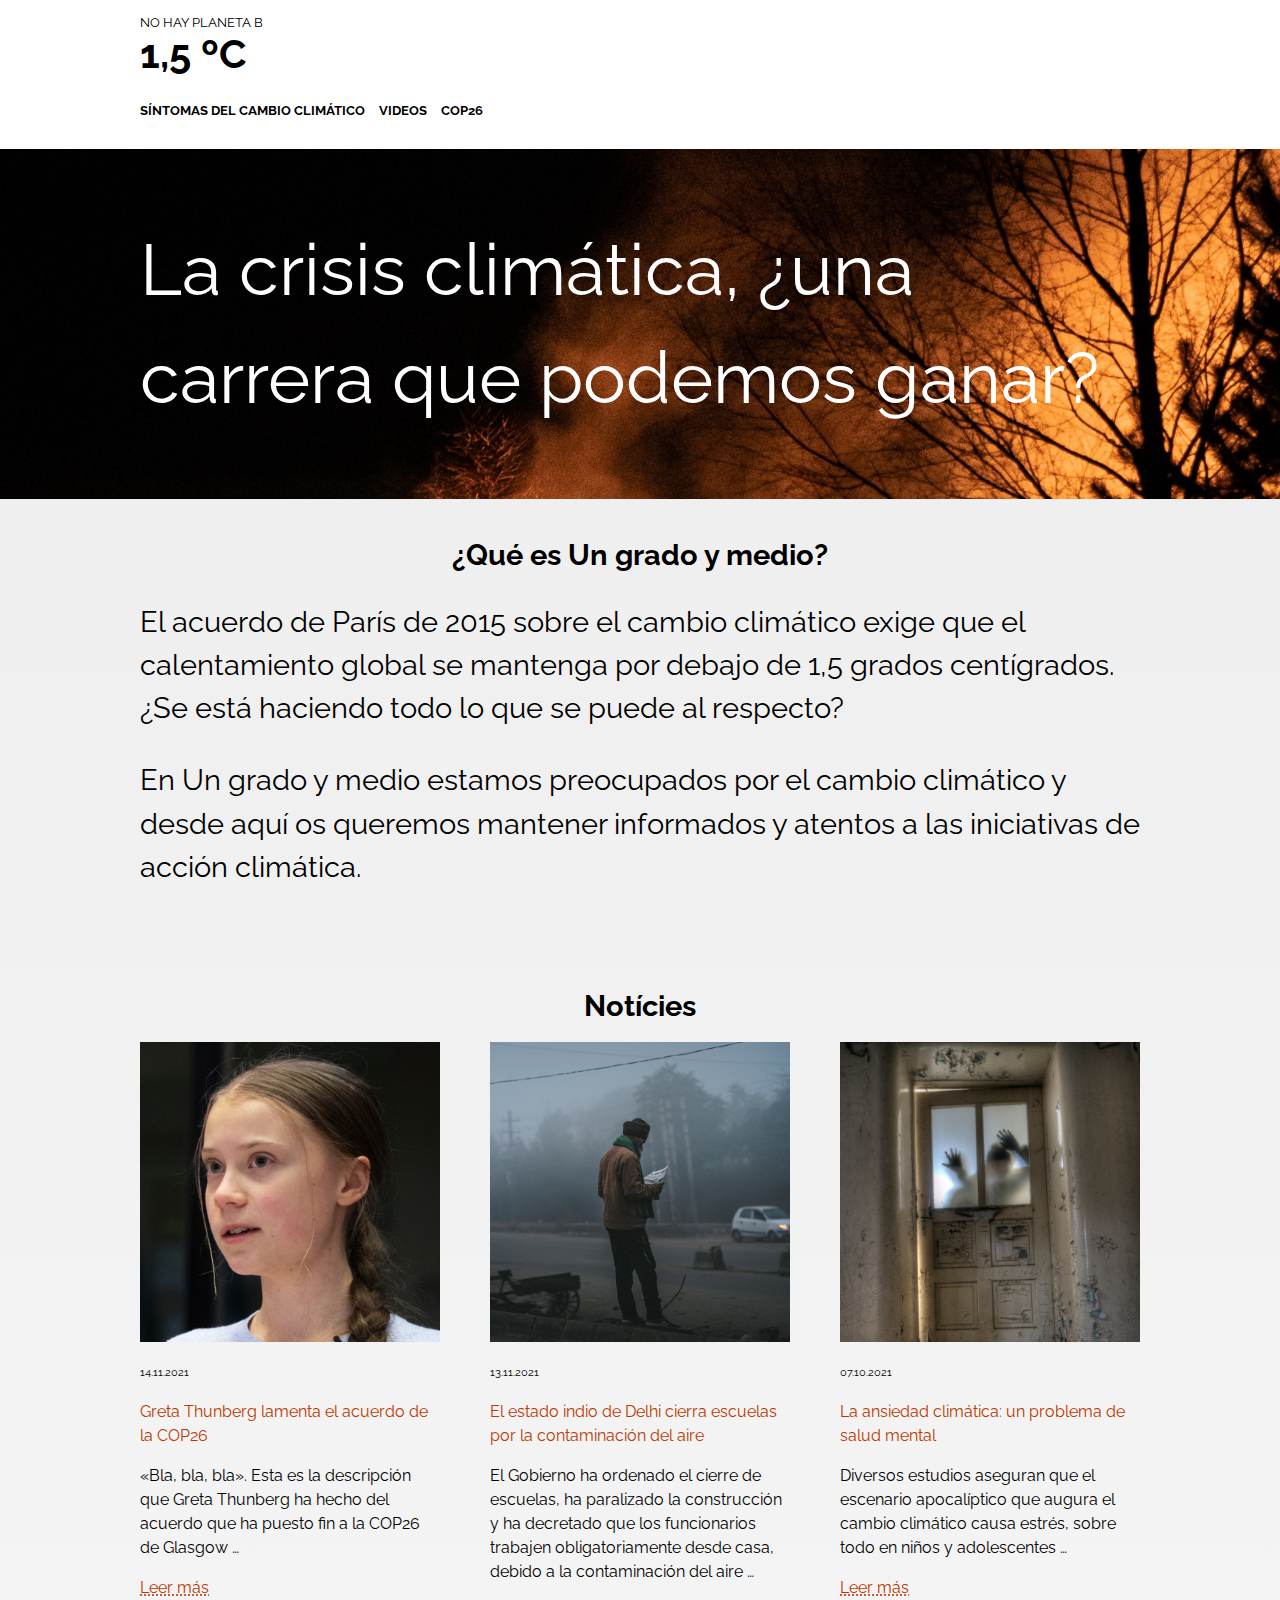
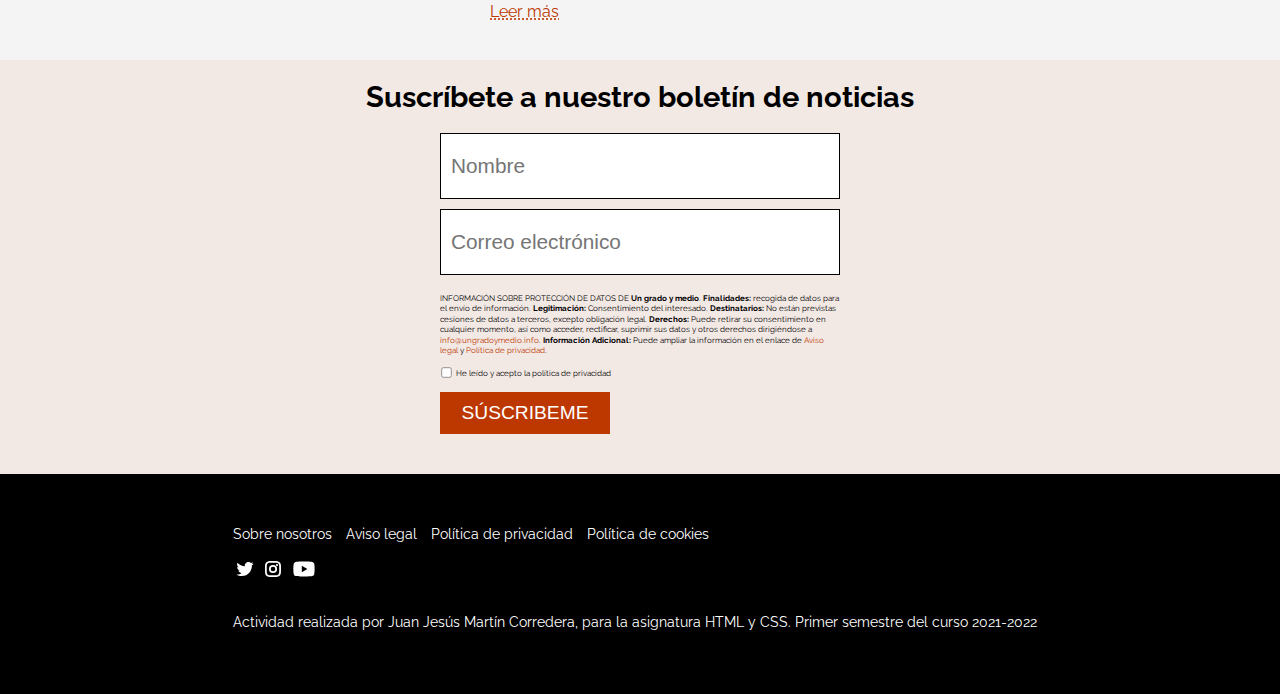
==== commit eb758c11: "sticky" ====
--- a/index.html
+++ b/index.html
@@ -16,15 +16,15 @@
     <div class="content">
         <div class="titulo upper">No hay planeta B</div>
         <div class="sitio"><a href="index.html">1,5 ºC</a></div>
-        <nav class="upper">
-            <ul>
-                <li><a href="sintomas.html">Síntomas del cambio climático</a></li>
-                <li><a href="videos.html">Videos</a></li>
-                <li><a href="cop26.html">COP26</a></li>
-            </ul>
-        </nav>
     </div>
 </header>
+<nav id="navBar" class="upper">
+    <ul class="content">
+        <li><a href="sintomas.html">Síntomas del cambio climático</a></li>
+        <li><a href="videos.html">Videos</a></li>
+        <li><a href="cop26.html">COP26</a></li>
+    </ul>
+</nav>
 <section class="sectionI1">
     <div class="content">
         <div>La crisis climática, ¿una carrera que podemos ganar?</div>
--- a/css/estilos.css
+++ b/css/estilos.css
@@ -11,14 +11,13 @@
 
 /***************************************************** CABECERA********************************************************/
 header {
-    height: 130px;
+    height: 90px;
 }
 header > div.content {
     margin-top: 10px;
     display: flex;
     justify-content: left;
     flex-direction: column;
-    /*border: 1px solid red;*/
 }
 header > div.content > div.sitio {
     font-size: 2.5em;
@@ -35,26 +34,38 @@
 }
 
 /***************************************************** NAVEGACION  ****************************************************/
-header > div.content > nav > ul {
+nav {
+    position: sticky;
+    top: 0;
+    z-index: 10;
+    background-color: rgb(255,255,255);
+    width: 100%;
+    margin-bottom: 20px;
+
+
+}
+nav > ul {
     margin-top: 0;
     margin-left: 0;
+    padding: 10px 0 10px;
     list-style: none;
-}
-header > div.content > nav a:link,
-header > div.content > nav a:visited {
+
+}
+nav a:link,
+nav a:visited {
     color: rgb(0, 0, 0);
     text-decoration: none;
 }
-header > div.content > nav a:hover {
+nav a:hover {
     color: rgba(0, 0, 0, 0.5);
 }
-header > div.content > nav a.activo {
+nav > ul > li > a.activo {
     color: rgb(189, 55, 0)
 }
-header > div.content > nav > ul {
+nav > ul {
     padding-left: 0;
 }
-header > div.content > nav > ul > li {
+nav > ul > li {
     display: inline-block;
     margin-right: 10px;
     font-weight: bold;
@@ -64,8 +75,7 @@
 /***************************************************** PRINCIPAL ******************************************************/
 main {
     flex: auto;
-    background-color: rgb(244, 244, 244);
-    /*background-color: grey;*/
+    background: linear-gradient(0deg, #f4f4f4 0%, #efefef 100%)
 }
 
 /***************************************************** FOOTER *********************************************************/
@@ -297,6 +307,7 @@
 
 /***************************************************** SINTOMAS *******************************************************/
 
+
 main.sintomas > section {
     display: grid;
     grid-template-columns: 1fr 1fr 1fr;
@@ -305,13 +316,14 @@
     height: 100%;
     margin-bottom: 50px;
 }
+
 main.sintomas > section > article {
     display: flex;
     flex-direction: row;
     background-color: white;
-    height: 200px;
     border-radius: 5px;
 }
+
 main.sintomas > section > article > div.col1,
 main.sintomas > section > article > div.col2 {
     width: 50%;
@@ -353,6 +365,7 @@
 }
 main.sintomas > section > article > div.col2 > a.activo {
 }
+
 main.sintomas > section > article:nth-child(1) > div.col1 {
     background-image: url("../images/symptom-01.jpg");
 }
@@ -388,6 +401,7 @@
     grid-column: 1 / 3;
     grid-row: 5;
 }
+
 
 /***************************************************** VIDEOS *****************************************************/
 main.videos > h1 {
@@ -504,7 +518,7 @@
 @media (max-width: 650px) {
 
     header {
-        height: 185px;
+        height: 90px;
     }
     header > div.content {
         margin-top: 10px;
@@ -513,7 +527,13 @@
         justify-content: center;
         text-align: center;
     }
-    header > div.content > nav > ul > li {
+    nav {
+        display: flex;
+        flex-direction: column;
+        justify-content: center;
+        text-align: center;
+    }
+    nav > ul > li {
         display: block;
         font-weight: bold;
         font-size: 1em;
@@ -528,11 +548,9 @@
         text-align: center;
         font-size: .9em;
     }
-
     h1 {
         font-size: 1.2rem;
     }
-
     main {
         padding: 0 10px 0 10px;
     }
@@ -542,13 +560,11 @@
         font-size: 1.5rem;
         font-weight: normal;
     }
-
     section.sectionI1 {
         height: 300px;
         background-size: 200%;
         background-position: top right;
     }
-
     section.sectionI1 > div.content {
         display: flex;
         justify-content: left;
@@ -557,51 +573,40 @@
         line-height: 1.7em;
         height: 300px;
     }
-
     section.sectionI1 > div.content > div {
         width: 65%;
         margin-left: 15px;
     }
-
     main.indice > section.sectionI2 {
         font-size: 1.5rem;
     }
-
     main.indice > section.sectionI3 > div.noticias {
         flex-direction: column;
     }
-
     main.indice > section.sectionI3 > div.noticias > article {
         width: 100%;
         font-size: 1rem;
     }
-
     main.indice > section.sectionI3 > div.noticias > article > figure > figcaption {
         margin-top: 10px;
     }
-
     main.indice > section.sectionI3 > div.noticias > article > p.artitulo-titulo {
         font-weight: bolder;
         font-size: 2rem;
     }
-
     main.indice > section.sectionI3 > div.noticias > article > p.articulo-titulo > a {
         text-decoration: none;
         font-size: 1.4rem;
     }
-
     main.indice > section.sectionI3 > div.noticias > article > p.artitulo-articulo {
         line-height: 1.5rem;
     }
-
     main.indice > section.sectionI3 > div.noticias > article > p.artitulo-enlace > a {
         font-size: 1rem;
     }
-
     section.sectionI4 > div.content > h1 {
         width: 82%;
     }
-
     section.sectionI4 > div.content > form {
         display: flex;
         flex-direction: column;
@@ -609,7 +614,6 @@
         line-height: 1.3em;
         width: 82%;
     }
-
     section.sectionI4 > div.content > form a {
         color: rgb(189, 55, 0);
         text-decoration: none;
@@ -663,16 +667,40 @@
     main.sintomas > section > article {
         display: flex;
         flex-direction: column;
+        margin-bottom: 20px;
+        border-radius: 10px;
+        padding: 30px 20px 0;
     }
     main.sintomas > section > article > div.col1 {
-     height: 20vh;
-    }
-    main.sintomas > section > article:nth-child(1) > div.col1 {
-        height: 500px;
+        margin: 0;
         background-repeat: no-repeat;
         background-size:  cover;
         background-position: center center;
+        height: 250px;
+        width: 100%;
+    }
+    main.sintomas > section > article > div.col2 {
+        margin: 20px 0;
+        width: 100%;
+        font-size: 1rem;
+    }
+    main.sintomas > section > article > div.col2 > p {
+        text-align: left;
+    }
+    main.sintomas > section > article:nth-child(1) > div.col1 {
         background-image: url("../images/symptom-01.jpg");
+    }
+    main.sintomas > section > article:nth-child(2) > div.col1 {
+        background-image: url("../images/symptom-02.jpg");
+    }
+    main.sintomas > section > article:nth-child(3) > div.col1 {
+        background-image: url("../images/symptom-03.jpg");
+    }
+    main.sintomas > section > article:nth-child(4) > div.col1 {
+        background-image: url("../images/symptom-04.jpg");
+    }
+    main.sintomas > section > article:nth-child(5) > div.col1 {
+        background-image: url("../images/symptom-05.jpg");
     }
 /***************************************************** VIDEO RESPONSIVE ***********************************************/
     main.videos > h1 {
@@ -718,25 +746,22 @@
         font-weight: normal;
         /*color:red;*/
     }
-
     main.cop26 > div.content > section > h2 {
         font-size: 1rem;
         font-weight: normal;
         /*color:blue;*/
     }
-
     main.cop26 > div.content {
         display: block;
     }
-
     main.cop26 > div.content > section {
         border: 0;
     }
-
     main.cop26 > div.content > section {
         width: 95%;
         padding: 10px;
     }
-}
-
-
+
+}
+
+
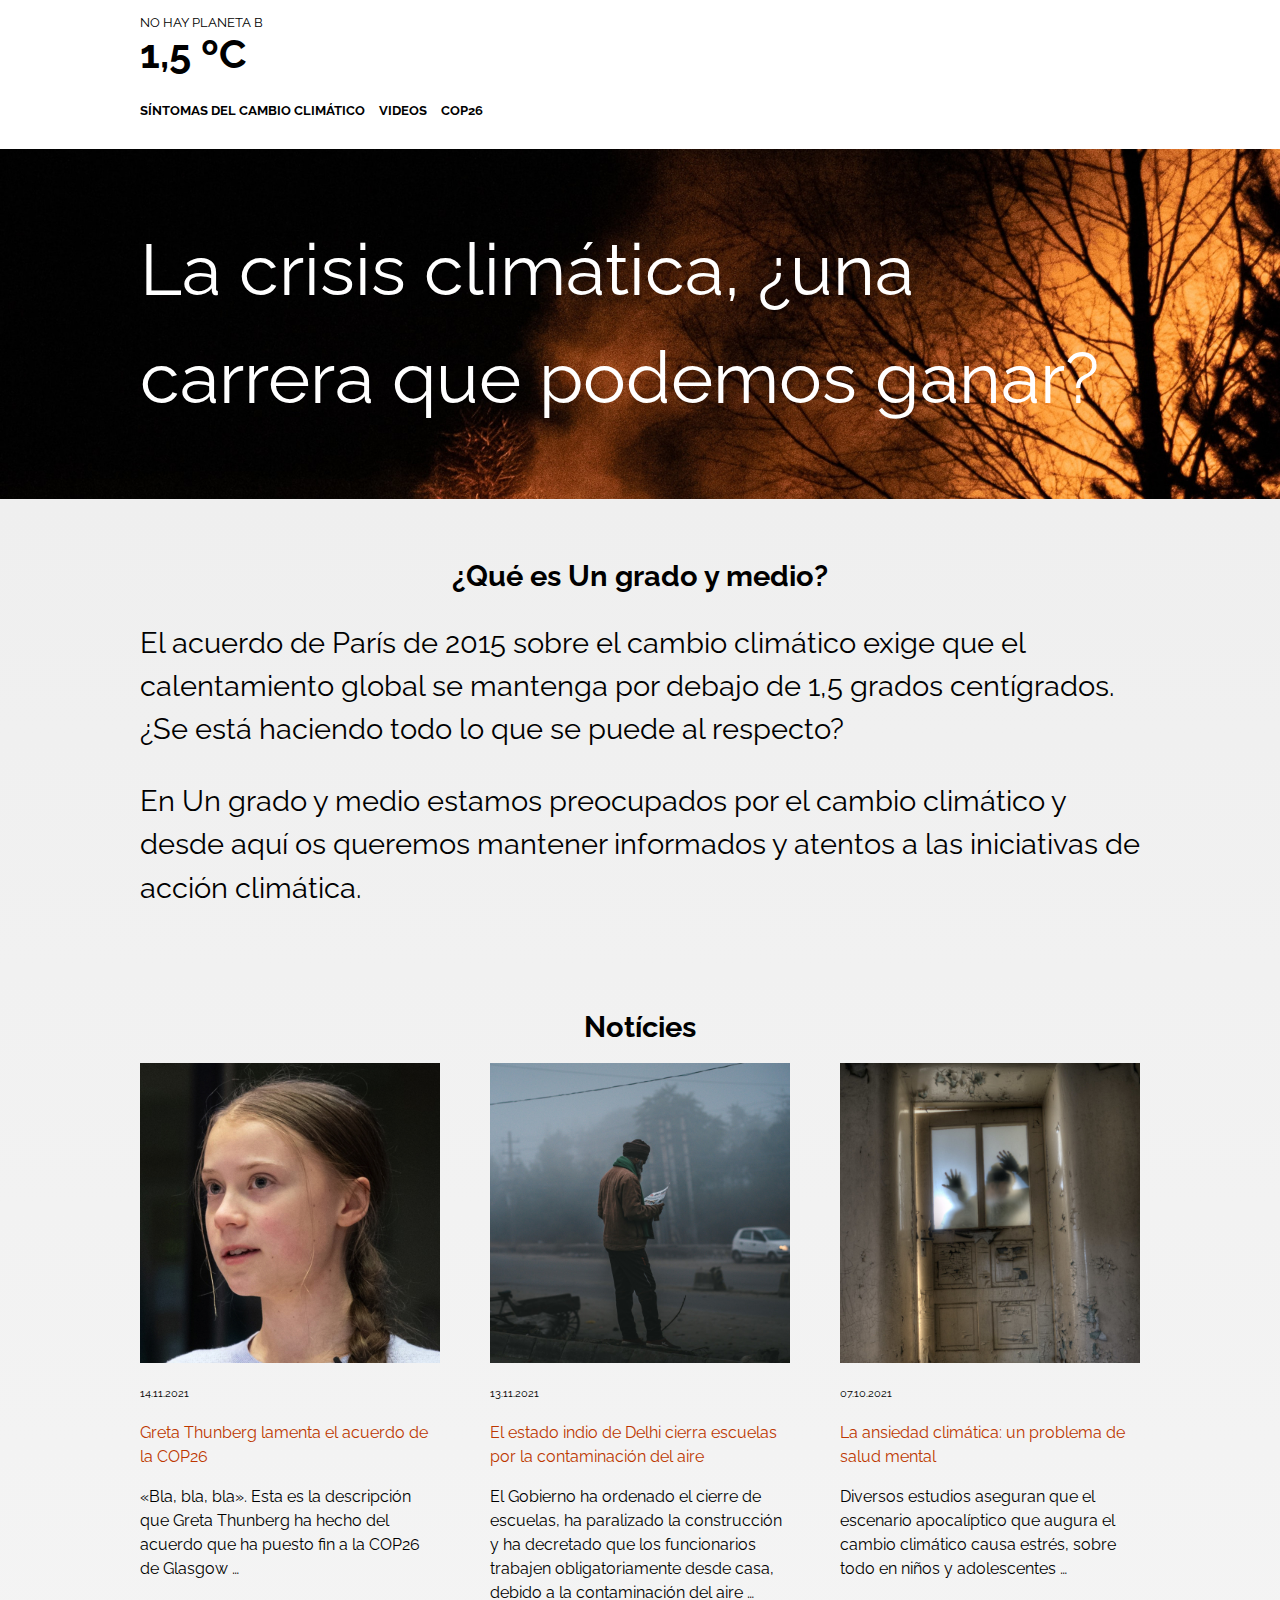
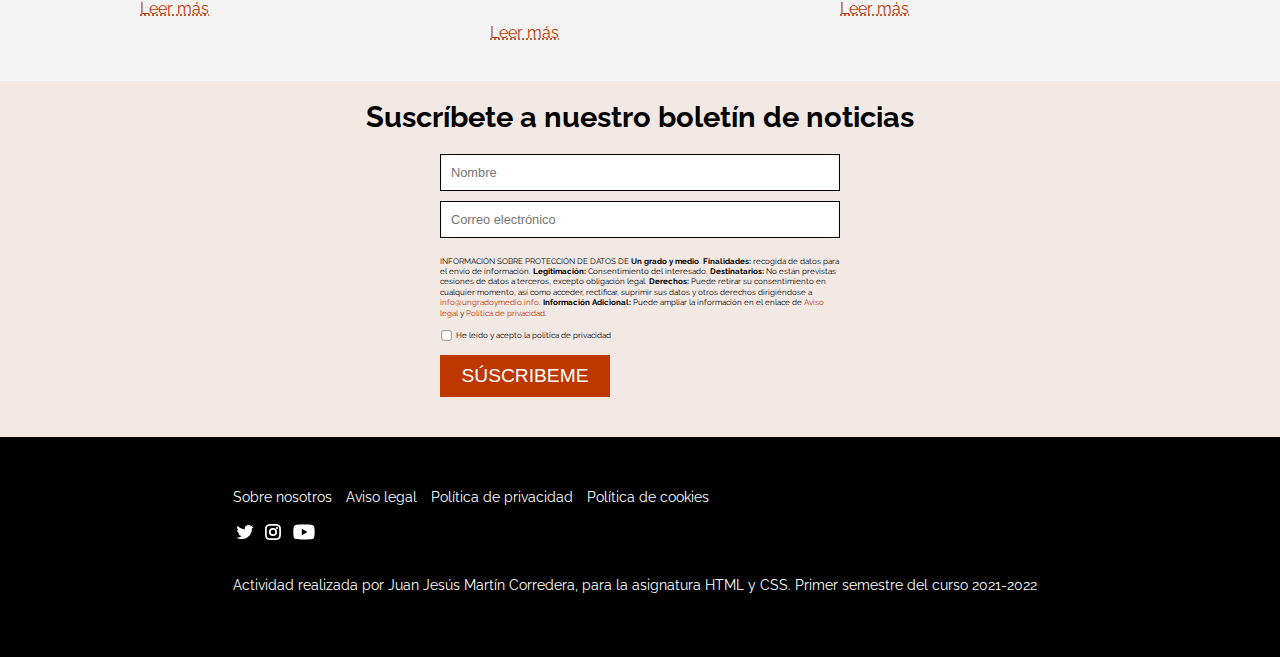
==== commit aad53146: "WEB DEFINITIVA" ====
--- a/index.html
+++ b/index.html
@@ -90,9 +90,9 @@
         <h1>Suscríbete a nuestro boletín de noticias</h1>
         <form method="post" name="boletin" id="boletin">
             <label for="nombre">
-                <input class="pad-20-0-20-10" type="text" value="" placeholder="Nombre" id="nombre"
+                <input class="pad-10-0-10-10" type="text" value="" placeholder="Nombre" id="nombre"
                        name="nombre"></label>
-            <label for="correo"><input class="pad-20-0-20-10" type="text" value="" placeholder="Correo electrónico"
+            <label for="correo"><input class="pad-10-0-10-10" type="text" value="" placeholder="Correo electrónico"
                                        id="correo"
                                        name="correo"></label>
             <p class="lpd">INFORMACIÓN SOBRE PROTECCIÓN DE DATOS DE <span class="bold">Un grado y medio</span>.
--- a/css/estilos.css
+++ b/css/estilos.css
@@ -131,10 +131,10 @@
 .upper {
     text-transform: uppercase;
 }
-.pad-20-0-10-0 {
+.pad-10-0-10-0 {
     padding: 10px 0 10px 0;
 }
-.pad-20-0-10-10 {
+.pad-10-0-10-10 {
     padding: 10px 0 10px 10px;
 }
 .pad-20-0-20-10 {
@@ -170,7 +170,9 @@
     text-decoration: none;
 }
 
-
+main h1 {
+    margin-top: 40px;
+}
 /***************************************************** INDEX **********************************************************/
 h1 {
     text-align: center;
@@ -286,6 +288,7 @@
     margin-bottom: 10px;
     width: 100%;
     border: 1px solid black;
+    font-size: .8rem;
 }
 section.sectionI4 > div.content > form label {
     display: flex;
@@ -405,8 +408,7 @@
 
 /***************************************************** VIDEOS *****************************************************/
 main.videos > h1 {
-    font-size: 1.5rem;
-    font-weight: normal;
+    /*font-size: 1.5rem;*/
 }
 main.videos > section {
     display: grid;
@@ -447,9 +449,8 @@
     font-size: .8rem;
     text-align: center;
 }
-main.videos > section > div.video > div.pievideo > span {
-    font-style: italic;
-    font-weight: bold;
+main.videos > section > div.video > div.pievideo > em {
+    font-weight: 400;
 }
 main.videos > section > div.video > div.iframe > iframe {
     position: absolute;
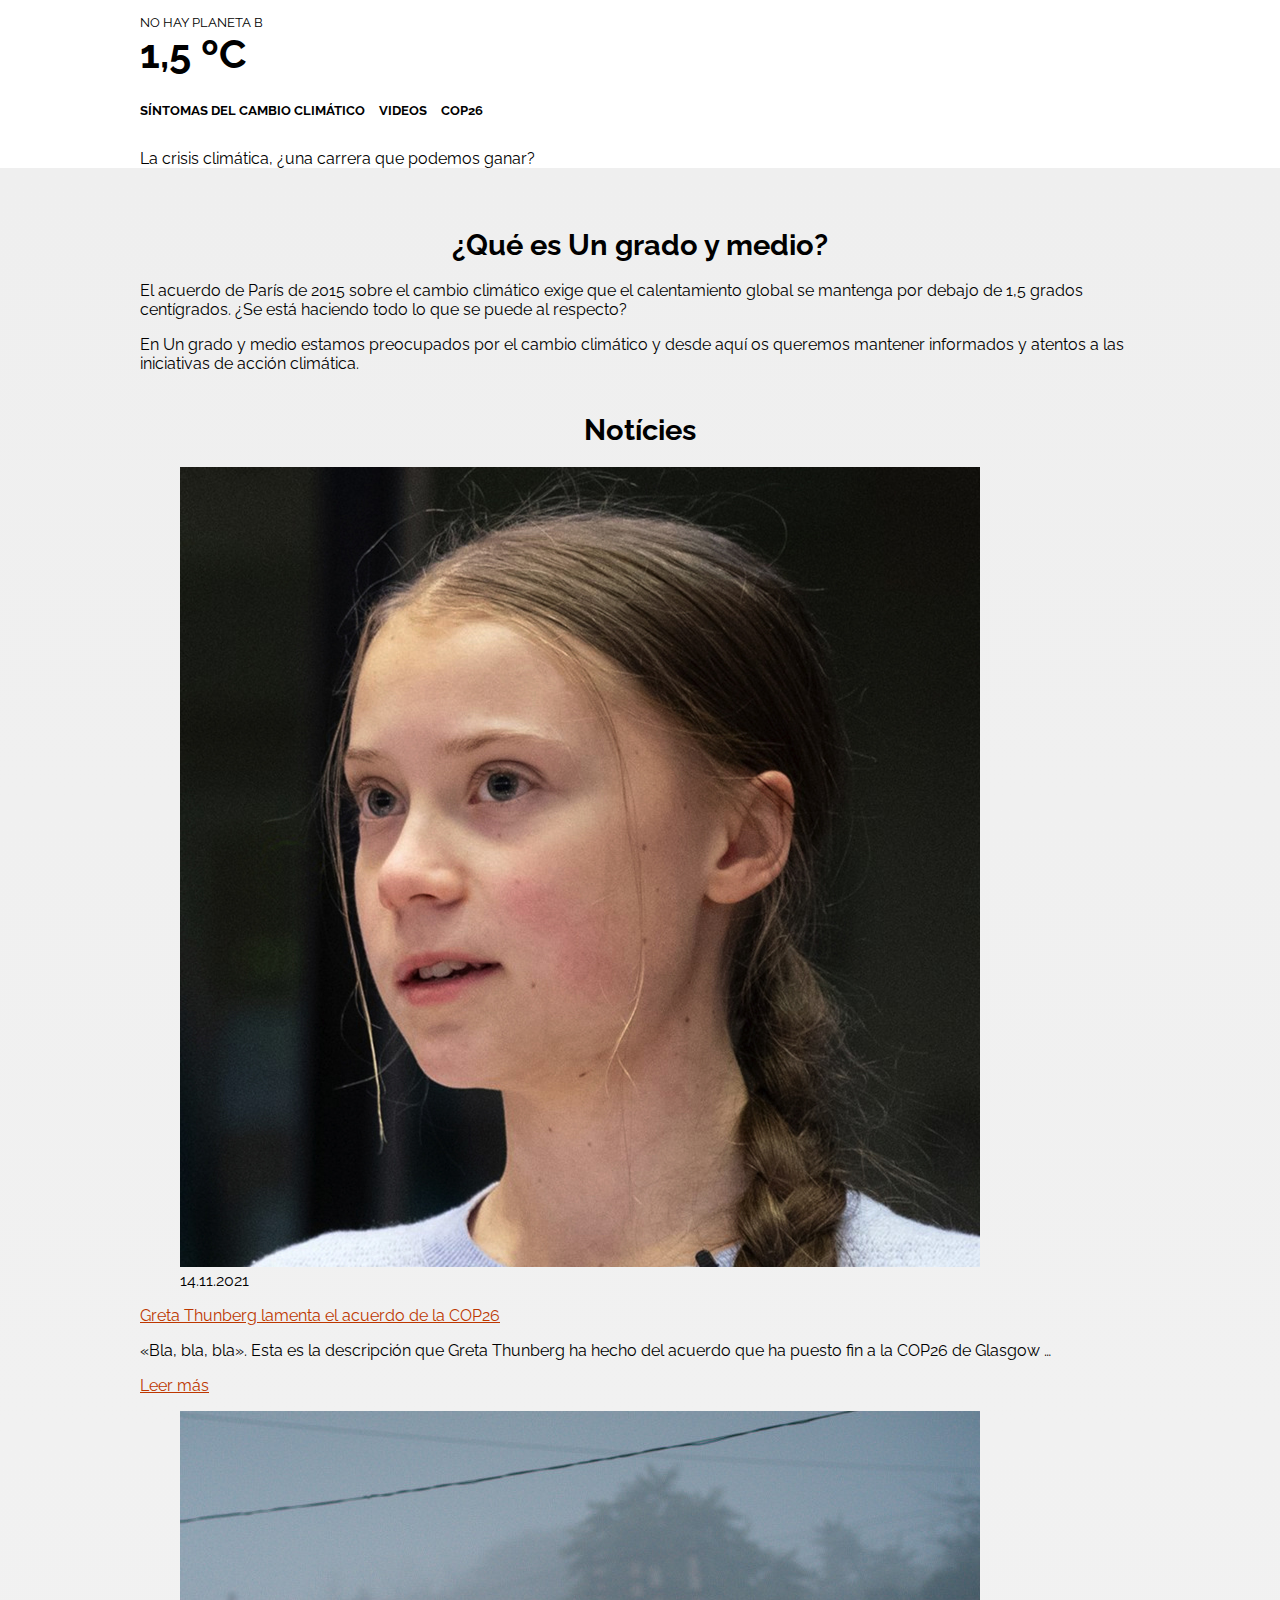
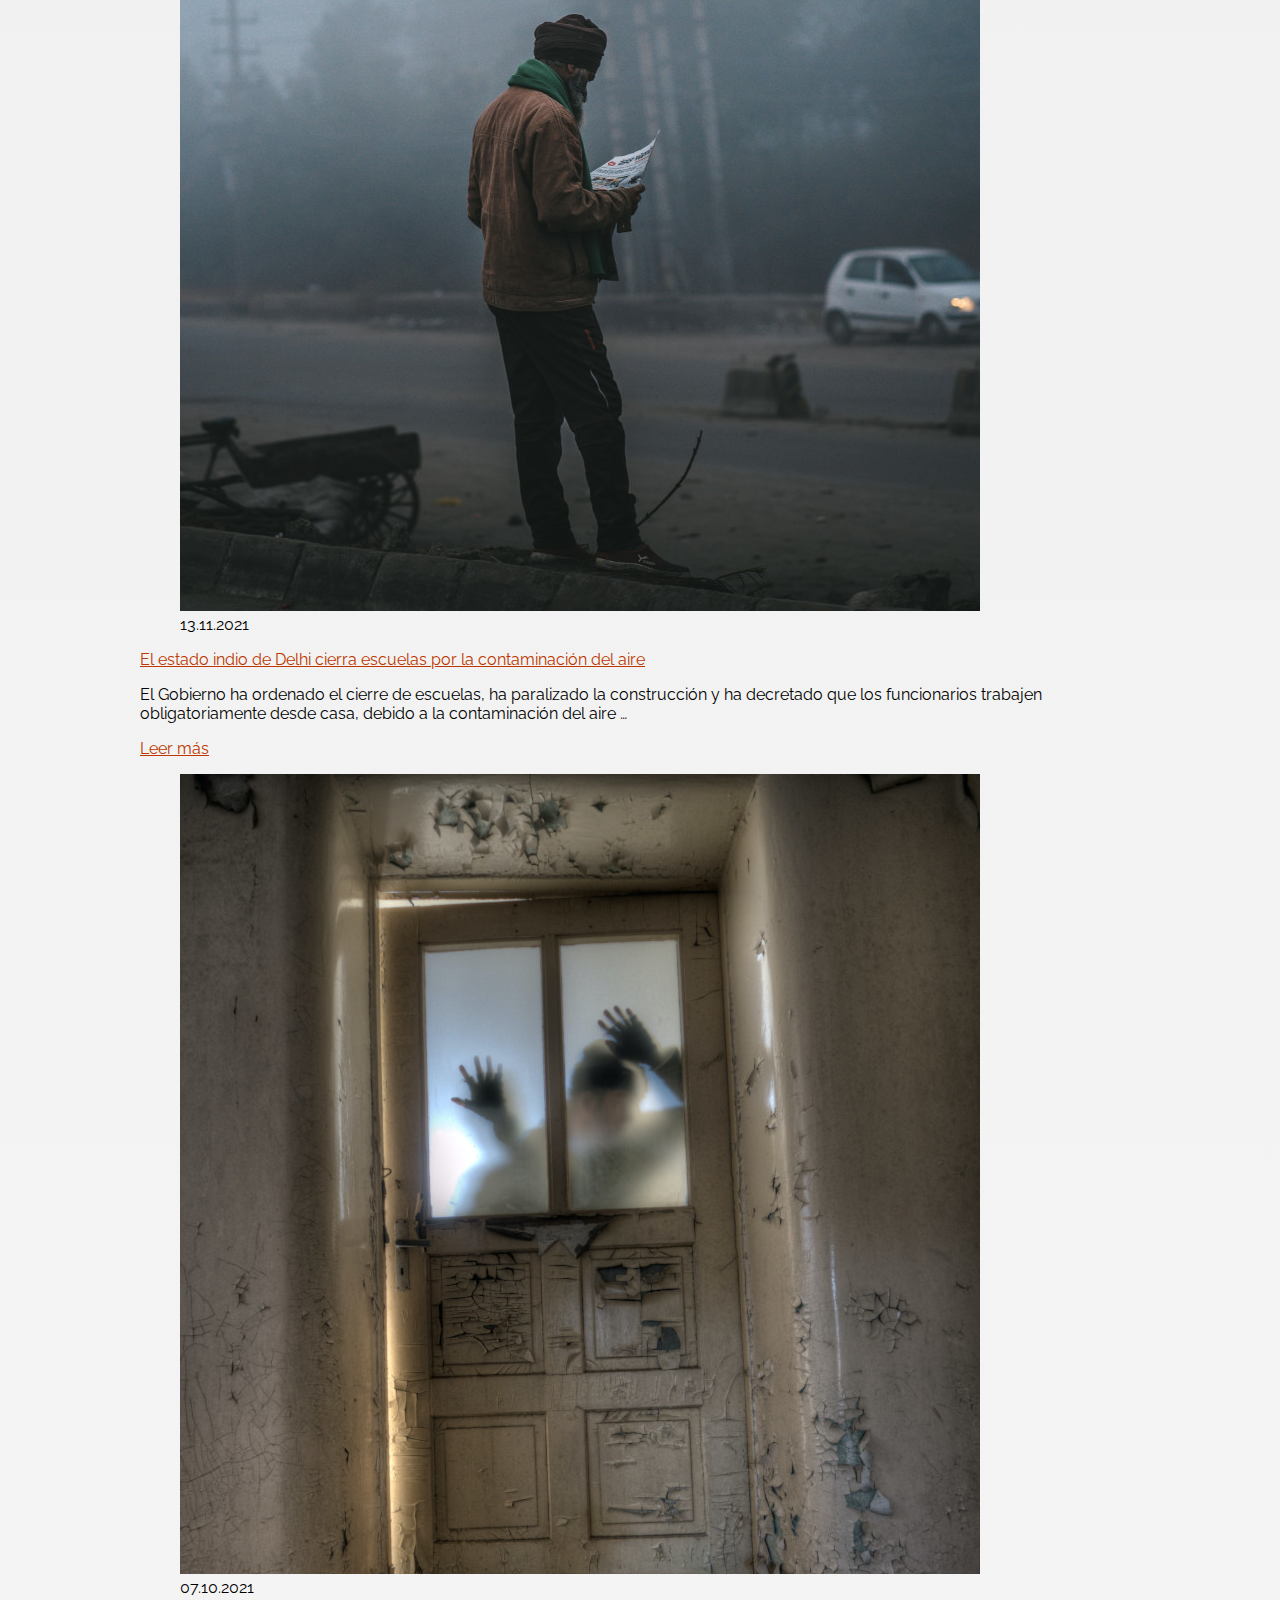
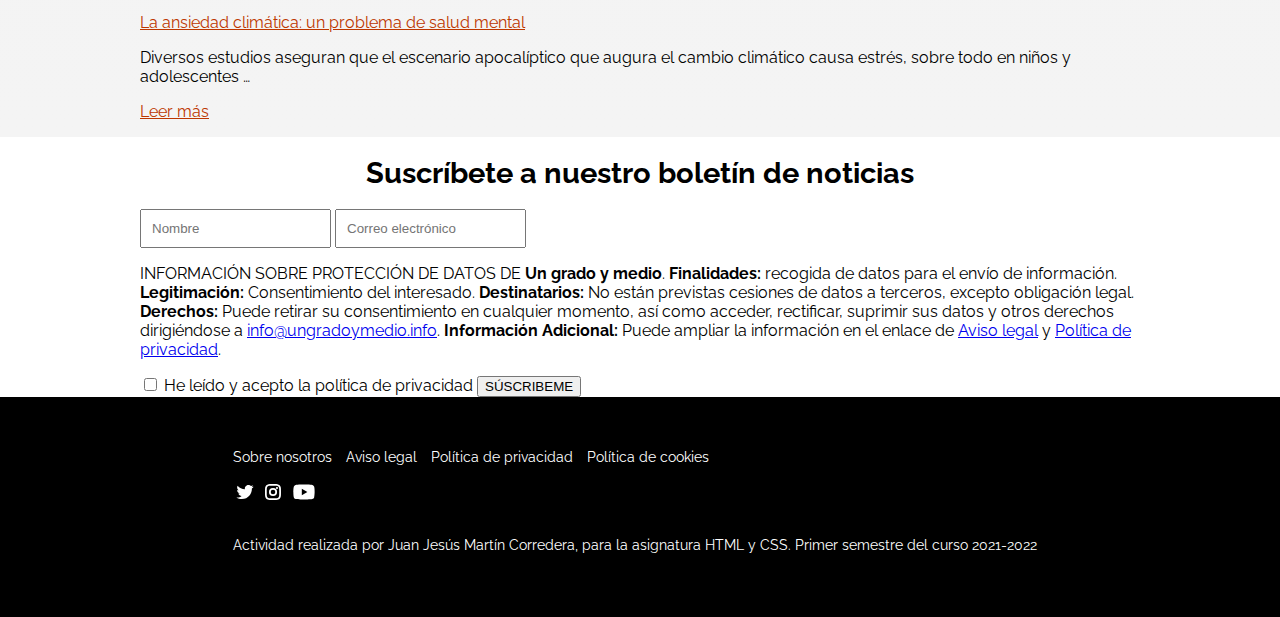
==== commit d0f87236: "Nueva estructura semántica" ====
--- a/index.html
+++ b/index.html
@@ -25,23 +25,23 @@
         <li><a href="cop26.html">COP26</a></li>
     </ul>
 </nav>
-<section class="sectionI1">
+<div class="section sectionI1">
     <div class="content">
         <div>La crisis climática, ¿una carrera que podemos ganar?</div>
     </div>
-</section>
+ </div>
 <main class="indice">
     <h1>¿Qué es Un grado y medio?</h1>
-    <section class="sectionI2 content">
+    <div class="section sectionI2 content">
         <p> El acuerdo de París de 2015 sobre el cambio climático exige que el calentamiento global se mantenga por
             debajo de 1,5 grados centígrados. ¿Se está haciendo todo lo que se puede al respecto?</p>
         <p>En Un grado y medio estamos preocupados por el cambio climático y desde aquí os queremos mantener informados
             y atentos a las iniciativas de acción climática.</p>
-    </section>
+     </div>
     <h1>Notícies</h1>
-    <section class="sectionI3 content">
+    <div class="section sectionI3 content">
         <div class="noticias">
-            <article>
+             <div class="article">
                 <figure>
                     <img class="sectionI3Img" src="images/n-greta-thunberg.jpg" alt="Retrato Greta Thunberg">
                     <figcaption>14.11.2021</figcaption>
@@ -53,8 +53,8 @@
                     que ha puesto fin a la
                     COP26 de Glasgow …</p>
                 <p class="artitulo-enlace"><a class="colorContraste" href="">Leer más</a></p>
-            </article>
-            <article>
+             </div>
+             <div class="article">
                 <figure>
                     <img class="sectionI3Img" src="images/n-delhi.jpg" alt="Contaminación en Nueva Delhi">
                     <figcaption>13.11.2021</figcaption>
@@ -66,8 +66,8 @@
                     construcción y ha decretado que los funcionarios trabajen obligatoriamente desde casa, debido a la
                     contaminación del aire …</p>
                 <p class="artitulo-enlace"><a class="colorContraste" href="">Leer más</a></p>
-            </article>
-            <article>
+             </div>
+             <div class="article">
                 <figure>
                     <img class="sectionI3Img" src="images/n-estres.jpg"
                          alt="Imagen de persona estresada tras una puerta de cristal">
@@ -80,12 +80,11 @@
                     climático causa estrés, sobre todo en niños y adolescentes …
                 </p>
                 <p class="artitulo-enlace"><a class="colorContraste" href="">Leer más</a></p>
-            </article>
+             </div>
         </div>
-    </section>
+     </div>
 </main>
-<section class="sectionI4">
-
+<div class="section sectionI4">
     <div class="content">
         <h1>Suscríbete a nuestro boletín de noticias</h1>
         <form method="post" name="boletin" id="boletin">
@@ -116,7 +115,7 @@
             <button class="upper">Súscribeme</button>
         </form>
     </div>
-</section>
+ </div>
 <footer>
     <div class="content">
         <div>
--- a/css/estilos.css
+++ b/css/estilos.css
@@ -311,7 +311,7 @@
 /***************************************************** SINTOMAS *******************************************************/
 
 
-main.sintomas > section {
+main.sintomas > div.content {
     display: grid;
     grid-template-columns: 1fr 1fr 1fr;
     grid-template-rows: 1fr 1fr 1fr 1fr 1fr;
@@ -320,87 +320,87 @@
     margin-bottom: 50px;
 }
 
-main.sintomas > section > article {
+main.sintomas > div.content > article {
     display: flex;
     flex-direction: row;
     background-color: white;
     border-radius: 5px;
 }
 
-main.sintomas > section > article > div.col1,
-main.sintomas > section > article > div.col2 {
+main.sintomas > div.content > article > div.col1,
+main.sintomas > div.content > article > div.col2 {
     width: 50%;
     margin: 13px;
 }
-main.sintomas > section > article > div.col1 {
+main.sintomas > div.content > article > div.col1 {
     background-repeat: no-repeat;
     background-size: 100%;
     background-position: center center;
 }
 
-main.sintomas > section > article > div.col2 {
+main.sintomas > div.content > article > div.col2 {
     box-sizing: border-box;
     display: flex;
     flex-direction: column;
     font-size: .7em;
 }
 
-main.sintomas > section > article > div.col2 > h2 {
+main.sintomas > div.content > article > div.col2 > h2 {
     font-weight: normal;
     margin: 0;
 }
-main.sintomas > section > article > div.col2 > p {
+main.sintomas > div.content > article > div.col2 > p {
     flex: 1;
     margin: 5px 0;
     line-height: 1.5em;
     text-align: justify;
 }
-main.sintomas > section > article > div.col2 > a {
+main.sintomas > div.content > article > div.col2 > a {
     text-decoration-style: dotted;
     text-underline-offset: 1px;
     font-weight: bold;
 }
-main.sintomas > section > article > div.col2 > a:link,
-main.sintomas > section > article > div.col2 > a:visited {
-}
-main.sintomas > section > article > div.col2 > a:hover {
+main.sintomas > div.content > article > div.col2 > a:link,
+main.sintomas > div.content > article > div.col2 > a:visited {
+}
+main.sintomas > div.content > article > div.col2 > a:hover {
     color: rgb(0, 0, 0);
 }
-main.sintomas > section > article > div.col2 > a.activo {
-}
-
-main.sintomas > section > article:nth-child(1) > div.col1 {
+main.sintomas > div.content > article > div.col2 > a.activo {
+}
+
+main.sintomas > div.content > article:nth-child(1) > div.col1 {
     background-image: url("../images/symptom-01.jpg");
 }
-main.sintomas > section > article:nth-child(2) > div.col1 {
+main.sintomas > div.content > article:nth-child(2) > div.col1 {
     background-image: url("../images/symptom-02.jpg");
 }
-main.sintomas > section > article:nth-child(3) > div.col1 {
+main.sintomas > div.content > article:nth-child(3) > div.col1 {
     background-image: url("../images/symptom-03.jpg");
 }
-main.sintomas > section > article:nth-child(4) > div.col1 {
+main.sintomas > div.content > article:nth-child(4) > div.col1 {
     background-image: url("../images/symptom-04.jpg");
 }
-main.sintomas > section > article:nth-child(5) > div.col1 {
+main.sintomas > div.content > article:nth-child(5) > div.col1 {
     background-image: url("../images/symptom-05.jpg");
 }
-main.sintomas > section > article:nth-child(1) {
+main.sintomas > div.content > article:nth-child(1) {
     grid-column: 1 / 3;
     grid-row: 1;
 }
-main.sintomas > section > article:nth-child(2) {
+main.sintomas > div.content > article:nth-child(2) {
     grid-column: 2 / 4;
     grid-row: 2;
 }
-main.sintomas > section > article:nth-child(3) {
+main.sintomas > div.content > article:nth-child(3) {
     grid-column: 1 / 3;
     grid-row: 3;
 }
-main.sintomas > section > article:nth-child(4) {
+main.sintomas > div.content > article:nth-child(4) {
     grid-column: 2 / 4;
     grid-row: 4;
 }
-main.sintomas > section > article:nth-child(5) {
+main.sintomas > div.content > article:nth-child(5) {
     grid-column: 1 / 3;
     grid-row: 5;
 }
@@ -410,7 +410,7 @@
 main.videos > h1 {
     /*font-size: 1.5rem;*/
 }
-main.videos > section {
+main.videos >  div.content {
     display: grid;
     grid-template-columns: 1fr 1fr;
     grid-template-rows: 1fr 1fr;
@@ -418,41 +418,41 @@
     height: 100%;
     margin-bottom: 50px;
 }
-main.videos > section:nth-child(1){
+main.videos >  div.content:nth-child(1){
     grid-column: 1 / 2;
     grid-row: 1;
 }
-main.videos > section:nth-child(2){
+main.videos >  div.content:nth-child(2){
     grid-column: 2 / 3;
     grid-row: 1;
 }
-main.videos > section:nth-child(3){
+main.videos >  div.content:nth-child(3){
     grid-column: 1 / 2;
     grid-row: 2;
 }
-main.videos > section:nth-child(1){
+main.videos >  div.content:nth-child(1){
     grid-column: 2 / 3;
     grid-row: 2;
 }
-main.videos > section > div.video {
+main.videos >  div.content > div.video {
     margin-bottom: 50px;
 }
-main.videos > section > div.video > div.iframe {
+main.videos >  div.content > div.video > div.iframe {
     position: relative;
     width: 100%;
     overflow: hidden;
     padding-top: 56.25%;
 }
-main.videos > section > div.video > div.pievideo {
+main.videos >  div.content > div.video > div.pievideo {
     padding: 30px;
     background-color: white;
     font-size: .8rem;
     text-align: center;
 }
-main.videos > section > div.video > div.pievideo > em {
+main.videos >  div.content > div.video > div.pievideo > em {
     font-weight: 400;
 }
-main.videos > section > div.video > div.iframe > iframe {
+main.videos >  div.content > div.video > div.iframe > iframe {
     position: absolute;
     top: 0;
     left: 0;
@@ -549,33 +549,29 @@
         text-align: center;
         font-size: .9em;
     }
-    h1 {
-        font-size: 1.2rem;
-    }
     main {
         padding: 0 10px 0 10px;
     }
 
     /***************************************************** INDEX RESPONSIVE ***********************************************/
     main.indice > h1, section.sectionI4 > div.content > h1 {
-        font-size: 1.5rem;
-        font-weight: normal;
+        font-size: 5.2vw;;
     }
     section.sectionI1 {
-        height: 300px;
+        height: 280px;
         background-size: 200%;
-        background-position: top right;
+        background-position: left bottom;
     }
     section.sectionI1 > div.content {
+        height: 280px;
         display: flex;
         justify-content: left;
         align-items: center;
-        font-size: 1.9em;
+        font-size: 4vh;
         line-height: 1.7em;
-        height: 300px;
     }
     section.sectionI1 > div.content > div {
-        width: 65%;
+        width: 75%;
         margin-left: 15px;
     }
     main.indice > section.sectionI2 {
@@ -654,25 +650,24 @@
 
 /***************************************************** SINTOMA RESPONSIVE *********************************************/
     main.sintomas > h1 {
-        font-size: 1.5rem;
-        font-weight: normal;
-    }
-    main.sintomas > h2 {
-        font-size: 1rem;
-        font-weight: bolder;
-    }
-    main.sintomas > section {
+        font-size: 5.2vw;;
+    }
+    main.sintomas > div.content >article > div > h2 {
+        font-size: 4vw;
+        color:red;
+    }
+    main.sintomas > div.content {
         display: block;
         margin-bottom: 50px;
     }
-    main.sintomas > section > article {
+    main.sintomas > div.content > article {
         display: flex;
         flex-direction: column;
         margin-bottom: 20px;
         border-radius: 10px;
         padding: 30px 20px 0;
     }
-    main.sintomas > section > article > div.col1 {
+    main.sintomas > div.content > article > div.col1 {
         margin: 0;
         background-repeat: no-repeat;
         background-size:  cover;
@@ -680,57 +675,56 @@
         height: 250px;
         width: 100%;
     }
-    main.sintomas > section > article > div.col2 {
+    main.sintomas > div.content > article > div.col2 {
         margin: 20px 0;
         width: 100%;
         font-size: 1rem;
     }
-    main.sintomas > section > article > div.col2 > p {
+    main.sintomas > div.content > article > div.col2 > p {
         text-align: left;
     }
-    main.sintomas > section > article:nth-child(1) > div.col1 {
+    main.sintomas > div.content > article:nth-child(1) > div.col1 {
         background-image: url("../images/symptom-01.jpg");
     }
-    main.sintomas > section > article:nth-child(2) > div.col1 {
+    main.sintomas > div.content > article:nth-child(2) > div.col1 {
         background-image: url("../images/symptom-02.jpg");
     }
-    main.sintomas > section > article:nth-child(3) > div.col1 {
+    main.sintomas > div.content > article:nth-child(3) > div.col1 {
         background-image: url("../images/symptom-03.jpg");
     }
-    main.sintomas > section > article:nth-child(4) > div.col1 {
+    main.sintomas > div.content > article:nth-child(4) > div.col1 {
         background-image: url("../images/symptom-04.jpg");
     }
-    main.sintomas > section > article:nth-child(5) > div.col1 {
+    main.sintomas > div.content > article:nth-child(5) > div.col1 {
         background-image: url("../images/symptom-05.jpg");
     }
 /***************************************************** VIDEO RESPONSIVE ***********************************************/
     main.videos > h1 {
-        font-size: 1.5rem;
-        font-weight: normal;
-    }
-    main.videos > section {
+        font-size: 5.2vw;;
+    }
+    main.videos >  div.content {
         display: flex;
         flex-direction: column;
     }
-    main.videos > section > div.video {
+    main.videos >  div.content > div.video {
         margin-bottom: 50px;
     }
-    main.videos > section > div.video > div.iframe {
+    main.videos >  div.content > div.video > div.iframe {
         position: relative;
         width: 100%;
         overflow: hidden;
         padding-top: 56.25%;
     }
-    main.videos > section > div.video > div.pievideo {
+    main.videos >  div.content > div.video > div.pievideo {
         padding: 30px;
         background-color: white;
     }
-    main.videos > section > div.video > div.pievideo > span {
+    main.videos >  div.content > div.video > div.pievideo > span {
         font-family: 'Raleway', sans-serif;
         font-style: italic;
         font-weight: 400;
     }
-    main.videos > section > div.video > div.iframe > iframe {
+    main.videos >  div.content > div.video > div.iframe > iframe {
         position: absolute;
         top: 0;
         left: 0;
@@ -743,14 +737,10 @@
 
     /***************************************************** COP25 RESPONSIVE ***********************************************/
     main.cop26 > h1 {
-        font-size: 1.5rem;
-        font-weight: normal;
-        /*color:red;*/
+        font-size: 5.2vw;;
     }
     main.cop26 > div.content > section > h2 {
-        font-size: 1rem;
-        font-weight: normal;
-        /*color:blue;*/
+        font-size: 4vw;
     }
     main.cop26 > div.content {
         display: block;
